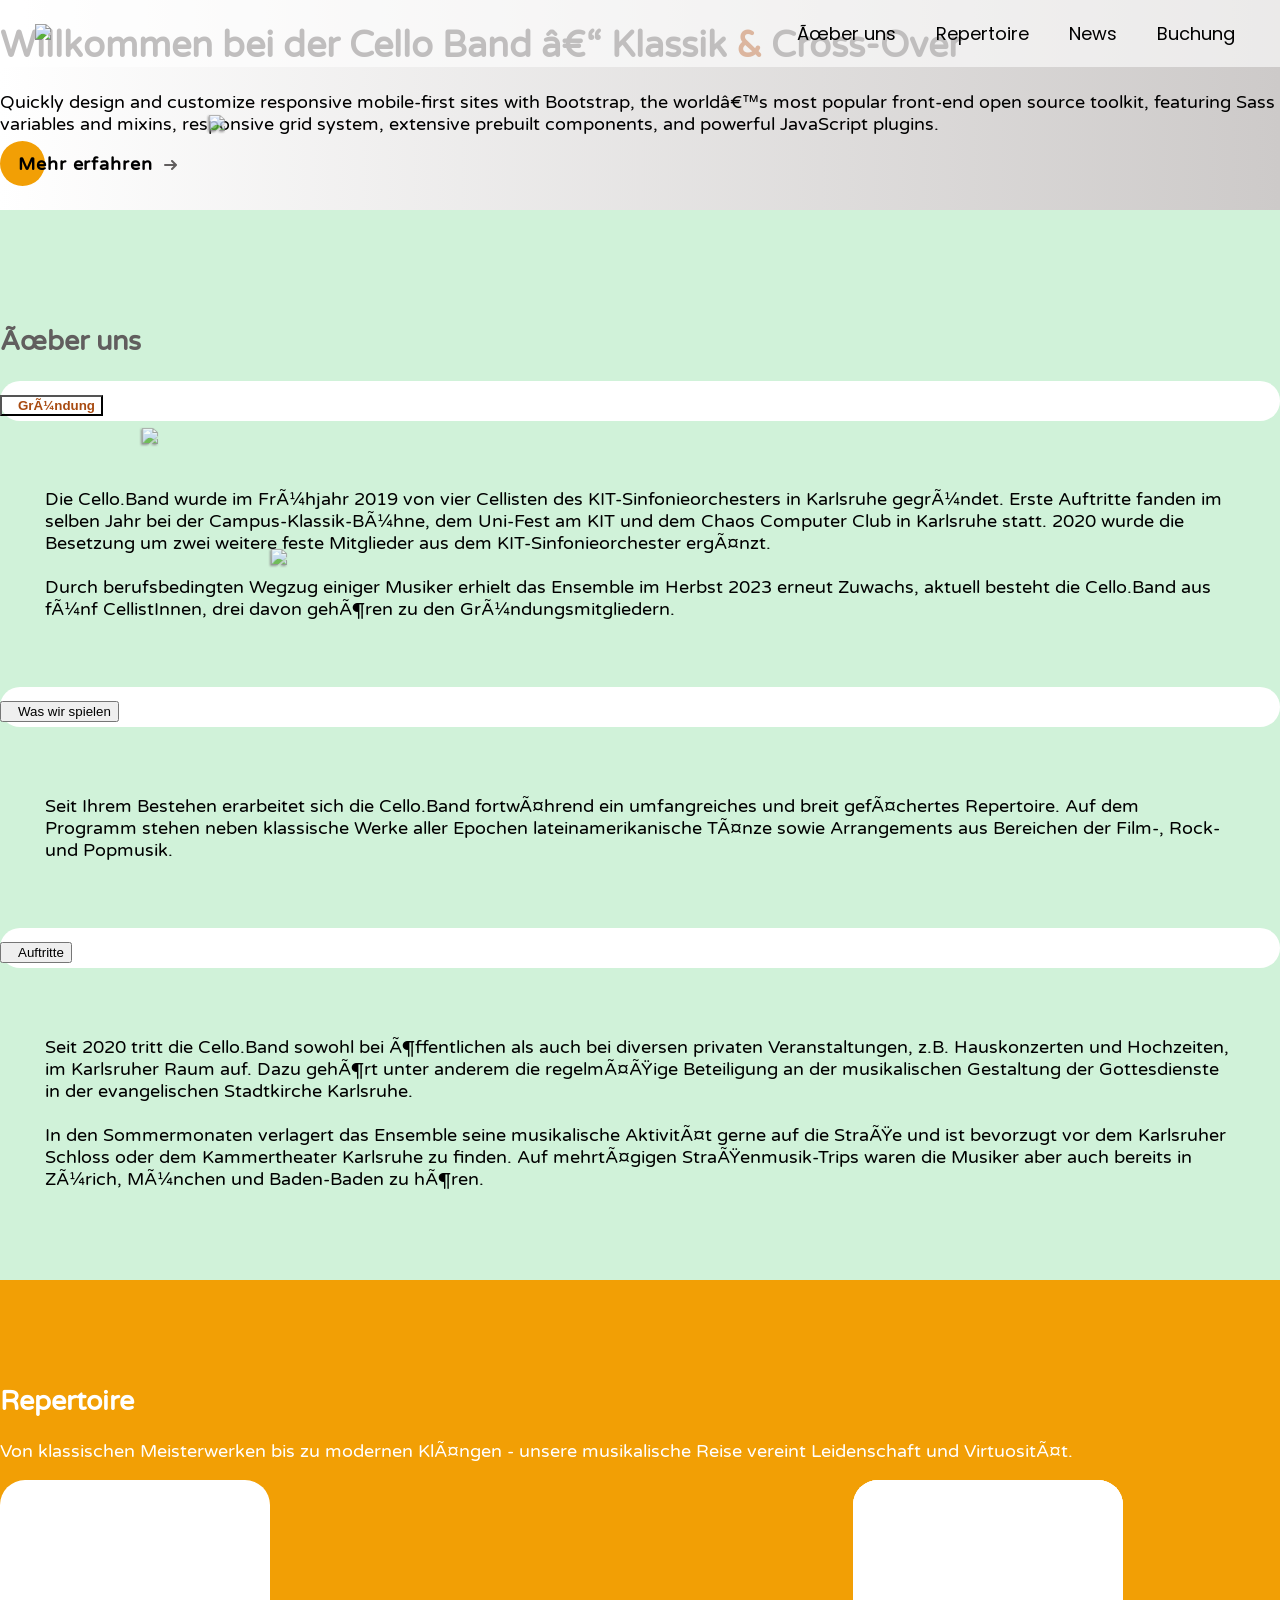
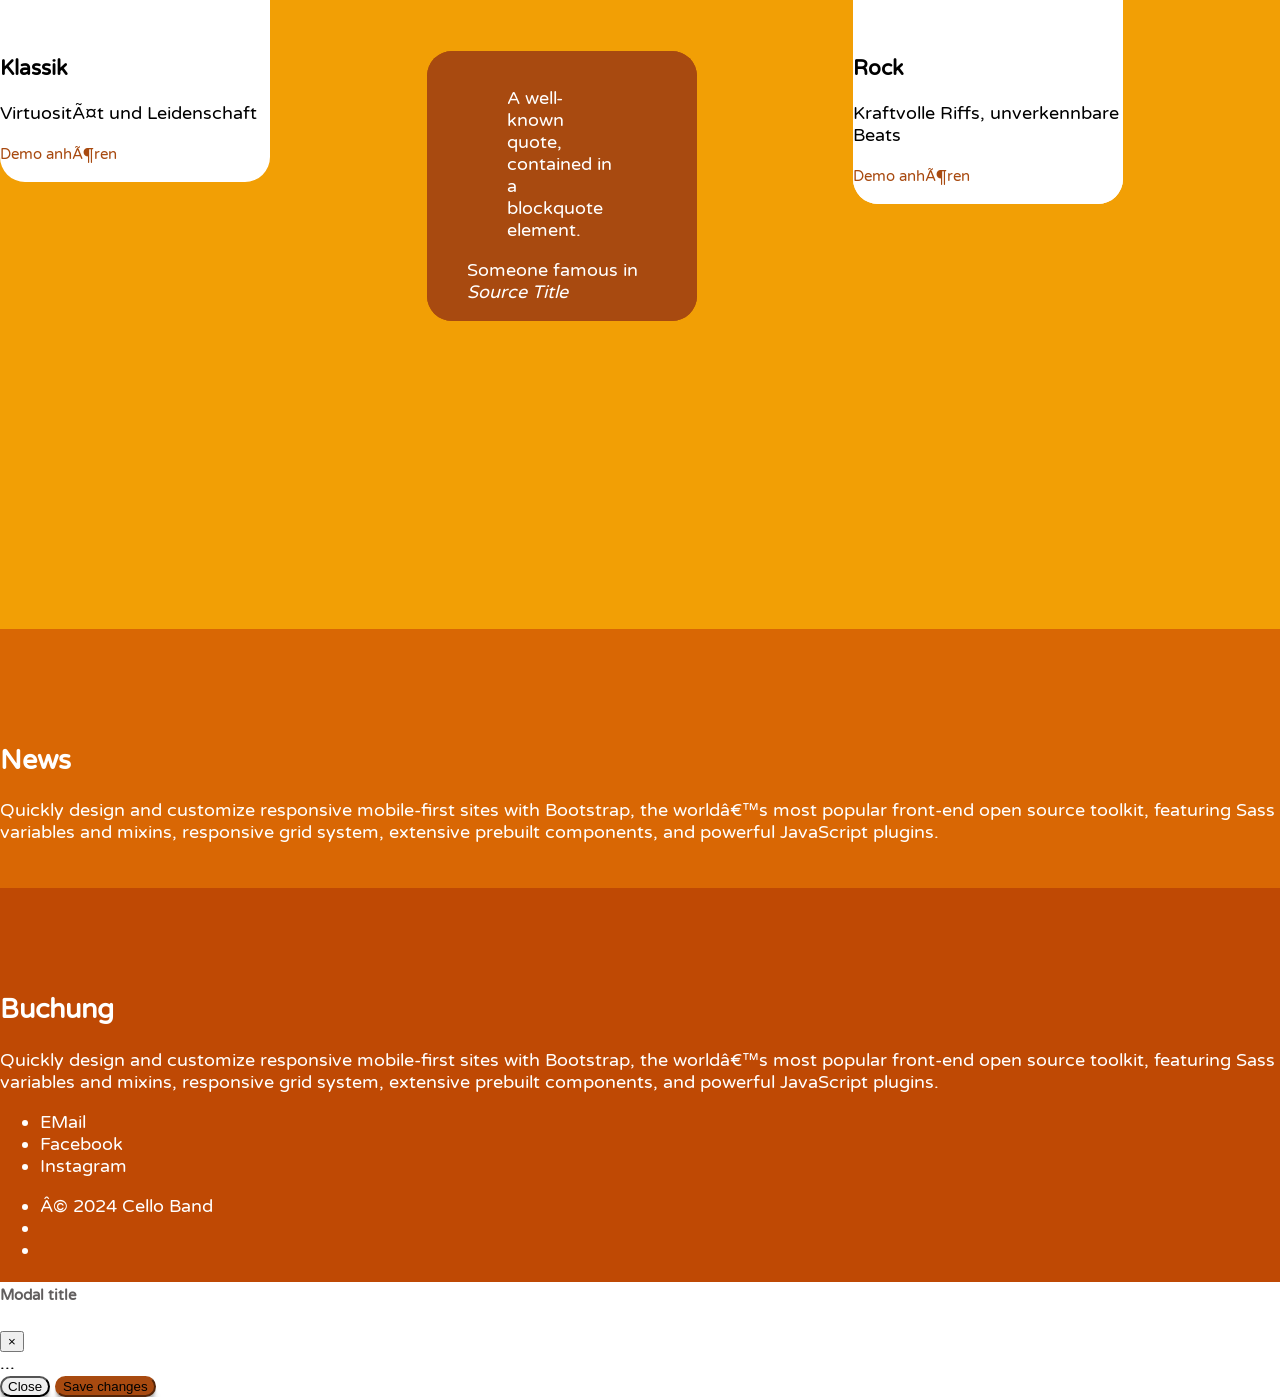
==== index.html @ 480ec6a9 "new styles" ====
<!doctype html>
<html>

<head>
    <title>Die Cello.Band</title>
    <meta name="description" content="Our first page">
    <meta name="keywords" content="html tutorial template">
    <script src="dependencies/bootstrap-5.3.2-dist/js/bootstrap.js" charset="utf-8"></script>
    <script src="dependencies/jquery-3.7.1.slim.min.js" charset="utf-8"></script>
    <script src="dependencies/lodash.min.js" charset="utf-8"></script>
    <script src="dependencies/aos-master/dist/aos.js" charset="utf-8"></script>
    <script src="dependencies/masonry.pkgd.min.js" async></script>
    <script src="dependencies/smooth-scrollbar.js"></script>
    <script src="js/custom.js" charset="utf-8"></script>

    <link rel="stylesheet" href="dependencies/bootstrap-5.3.2-dist/css/bootstrap.css">
    <link rel="stylesheet" href="dependencies/aos-master/dist/aos.css">
    <link rel="stylesheet" href="https://use.typekit.net/rmg1tvy.css">
    <link rel="stylesheet" href="css/custom-back.css">
    <meta name="viewport" content="width=device-width, initial-scale=1.0">

</head>

<body>

<header class="header-area">
    <!-- site-navbar start -->
    <div class="navbar-area">
<!--        <div class="container">-->
            <nav class="site-navbar">
                <!-- site logo -->
                                <a href="#home" class="site-logo">
                                    <img src="img/cello-band-logo.png" style="max-height: 70px;">
                                </a>

                <!-- site menu/nav -->
                <ul>
                    <li><a href="#about">Über uns</a></li>
                    <li><a href="#repertoire">Repertoire</a></li>
                    <li><a href="#news">News</a></li>
                    <!--                    <li><a href="#referenzen">Referenzen</a></li>-->
                    <li><a href="#buchung">Buchung</a></li>
                </ul>

                <!-- nav-toggler for mobile version only -->
                <button class="nav-toggler">
                    <span></span>
                </button>
            </nav>
<!--        </div>-->
    </div><!-- navbar-area end -->
</header>

<main>


    <div class="container-fluid page-wrapper">
        <!--        <div class="custom-sticker" data-aos-anchor="#repertoire" data-aos="flip-up">-->
        <!--            <img src="img/cello-band-sticker_about.png">-->
        <!--        </div>-->

        <div class="sticker-container">
            <div class="custom-sticker position-1" data-aos="zoom-out" data-aos-duration="400" data-aos-delay="400"
                 data-aos-anchor="#about">
                <img src="img/cello-band-sticker_about.png">
            </div>
            <div class="custom-sticker position-2" data-aos="zoom-out" data-aos-duration="400" data-aos-delay="400"
                 data-aos-anchor="#news">
                <img src="img/cello-band-sticker_media.png">
            </div>
            <div class="custom-sticker position-3" data-aos="zoom-out" data-aos-duration="400" data-aos-delay="400"
                 data-aos-anchor="#repertoire">
                <img src="img/cello-band-sticker_repertoire.png">
            </div>
        </div>


        <!--     -----------------------   Intro   ----------------------- -->
        <div id="intro" class="row vh-100 align-items-center">
            <div class="col-md-4 col-sm-12" >
            </div>
            <div class="px-5 col-md-8 col-sm-12"  data-aos="zoom-out-left">
                <h1 class="display-5 fw-bold lh-1 mb-3">Willkommen bei der Cello Band – Klassik <strong>&</strong>
                    Cross-Over
                </h1>
                <p>Quickly design and customize responsive mobile-first sites with Bootstrap, the
                    world’s most popular front-end open source toolkit, featuring Sass variables and mixins,
                    responsive grid system, extensive prebuilt components, and
                    powerful JavaScript plugins.</p>
                <a class="cta cta-2" href="#about">
                    <span>Mehr erfahren</span>
                    <svg width="15px" height="10px" viewBox="0 0 13 10">
                        <path d="M1,5 L11,5"></path>
                        <polyline points="8 1 12 5 8 9"></polyline>
                    </svg>
                </a>
            </div>
        </div>


        <!--     -----------------------   About   ----------------------- -->
        <div id="about" class="row third-section l-margin-y-150 py-5 align-items-center">
            <div class="col-md-4 col-sm-12" >
            </div>
            <div class="px-5 col-md-8 col-sm-12"  data-aos="zoom-out-left">
                <h2 class="display-5 fw-bold lh-1 mb-3">Über uns</h2>
                <div class="accordion accordion-flush" id="accordionFlushExample">
                    <div class="accordion-item mb-2">
                        <h2 class="accordion-header">
                            <button class="accordion-button" type="button" data-bs-toggle="collapse"
                                    data-bs-target="#flush-collapseOne" aria-expanded="true"
                                    aria-controls="flush-collapseOne">
                                <i class="bi-flag"></i> Gründung
                            </button>
                        </h2>
                        <div id="flush-collapseOne" class="accordion-collapse collapse show"
                             data-bs-parent="#accordionFlushExample" style="">
                            <div class="accordion-body">Die Cello.Band wurde im Frühjahr 2019 von vier Cellisten des
                                KIT-Sinfonieorchesters in
                                Karlsruhe gegründet. Erste Auftritte fanden im selben Jahr bei der Campus-Klassik-Bühne,
                                dem
                                Uni-Fest am KIT und dem Chaos Computer Club in Karlsruhe statt. 2020 wurde die Besetzung
                                um
                                zwei weitere feste Mitglieder aus dem KIT-Sinfonieorchester ergänzt.
                                <br>
                                <br>
                                Durch berufsbedingten Wegzug einiger Musiker erhielt das Ensemble im Herbst 2023 erneut
                                Zuwachs, aktuell besteht die Cello.Band aus fünf CellistInnen, drei davon gehören zu den
                                Gründungsmitgliedern.
                            </div>
                        </div>
                    </div>
                    <div class="accordion-item mb-2">
                        <h2 class="accordion-header">
                            <button class="accordion-button collapsed" type="button" data-bs-toggle="collapse"
                                    data-bs-target="#flush-collapseTwo" aria-expanded="false"
                                    aria-controls="flush-collapseTwo">
                                <i class="bi-music-note-list"></i> Was wir spielen
                            </button>
                        </h2>
                        <div id="flush-collapseTwo" class="accordion-collapse collapse"
                             data-bs-parent="#accordionFlushExample">
                            <div class="accordion-body">Seit Ihrem Bestehen erarbeitet sich die Cello.Band fortwährend
                                ein umfangreiches und breit
                                gefächertes Repertoire. Auf dem Programm stehen neben klassische Werke aller Epochen
                                lateinamerikanische Tänze
                                sowie Arrangements aus Bereichen der Film-, Rock- und Popmusik.
                            </div>
                        </div>
                    </div>
                    <div class="accordion-item">
                        <h2 class="accordion-header">
                            <button class="accordion-button collapsed" type="button" data-bs-toggle="collapse"
                                    data-bs-target="#flush-collapseThree" aria-expanded="false"
                                    aria-controls="flush-collapseThree">
                                <i class="bi-calendar2-heart"></i> Auftritte
                            </button>
                        </h2>
                        <div id="flush-collapseThree" class="accordion-collapse collapse"
                             data-bs-parent="#accordionFlushExample">
                            <div class="accordion-body">Seit 2020 tritt die Cello.Band sowohl bei öffentlichen als auch
                                bei diversen privaten
                                Veranstaltungen,
                                z.B. Hauskonzerten und Hochzeiten, im Karlsruher Raum auf. Dazu gehört unter anderem die
                                regelmäßige
                                Beteiligung an der musikalischen Gestaltung der Gottesdienste in der evangelischen
                                Stadtkirche
                                Karlsruhe.<br>
                                <br> In den Sommermonaten verlagert das Ensemble seine musikalische Aktivität
                                gerne auf die
                                Straße
                                und ist bevorzugt vor dem Karlsruher Schloss oder dem Kammertheater Karlsruhe zu finden.
                                Auf mehrtägigen Straßenmusik-Trips waren die Musiker aber auch bereits in Zürich,
                                München und
                                Baden-Baden zu hören.
                            </div>
                        </div>
                    </div>
                </div>

                <!--                <div class="fact-label">Ihren offiziellen Namen trägt die Cello.Band seit 2021.</div>-->
            </div>
        </div>


        <!--     -----------------------   Repertoire   ----------------------- -->
        <div id="repertoire" class="row secondary-section l-margin-y-150 py-5 align-items-center">
            <div class="col-md-4 col-sm-12" >
            </div>
            <div class="px-5 col-md-8 col-sm-12"  data-aos="zoom-out-left">
                <h2 class="display-5 fw-bold lh-1 mb-3">Repertoire</h2>
                <p>Von klassischen Meisterwerken bis zu modernen Klängen - unsere musikalische Reise vereint
                    Leidenschaft und Virtuosität.</p>


                <div class="row mt-5" data-masonry="{&quot;percentPosition&quot;: true }"
                     style="position: relative; height: 714px;">
                    <div class="col-sm-6 col-lg-6 mb-4" style="position: absolute; left: 0%; top: 0px;">
                        <div class="card">
                            <div class="card-img-top" style="background-image: url('img/cello-band-1.jpg');"></div>
                            <div class="card-body">
                                <h3 class="card-title">Klassik</h3>
                                <p class="card-text">Virtuosität und Leidenschaft</p>
                                <p class="card-text"><a href="#"><small>Demo anhören</small></a></p>
                            </div>
                        </div>
                    </div>
                    <div class="col-sm-6 col-lg-6 mb-4" style="position: absolute; left: 33.3333%; top: 171px;">
                        <div class="card text-bg-third text-white text-center p-3">
                            <figure class="mb-0">
                                <blockquote class="blockquote">
                                    <p>A well-known quote, contained in a blockquote element.</p>
                                </blockquote>
                                <figcaption class="blockquote-footer mb-0 text-white">
                                    Someone famous in <cite title="Source Title">Source Title</cite>
                                </figcaption>
                            </figure>
                        </div>
                    </div>
                    <div class="col-sm-6 col-lg-6 mb-4" style="position: absolute; left: 66.6667%; top: 0px;">
                        <div class="card">
                            <div class="card-img-top" style="background-image: url('img/cello-band-3.jpg');"></div>
                            <div class="card-body">
                                <h3 class="card-title">Filmmusik</h3>
                                <p class="card-text">Cello-Geschichten für die Leinwand</p>
                                <p class="card-text"><a href="#"><small>Demo anhören</small></a></p>
                            </div>
                        </div>
                    </div>
                    <div class="col-sm-6 col-lg-6 mb-4" style="position: absolute; left: 33.3333%; top: 171px;">
                        <div class="card text-bg-third text-white text-center p-3">
                            <figure class="mb-0">
                                <blockquote class="blockquote">
                                    <p>A well-known quote, contained in a blockquote element.</p>
                                </blockquote>
                                <figcaption class="blockquote-footer mb-0 text-white">
                                    Someone famous in <cite title="Source Title">Source Title</cite>
                                </figcaption>
                            </figure>
                        </div>
                    </div>
                    <div class="col-sm-6 col-lg-6 mb-4" style="position: absolute; left: 66.6667%; top: 0px;">
                        <div class="card">
                            <div class="card-img-top" style="background-image: url('img/cello-band-5.jpg');">
                            </div>
                            <div class="card-body">
                                <h3 class="card-title">Tango</h3>
                                <p class="card-text">Leidenschaft in jedem Ton</p>
                                <p class="card-text"><a href="#"><small>Demo anhören</small></a></p>
                            </div>
                        </div>
                    </div>
                    <div class="col-sm-6 col-lg-6 mb-4" style="position: absolute; left: 66.6667%; top: 0px;">
                        <div class="card">
                            <div class="card-img-top" style="background-image: url('img/cello-band-4.jpg');">
                            </div>
                            <div class="card-body">
                                <h3 class="card-title">Rock</h3>
                                <p class="card-text">Kraftvolle Riffs, unverkennbare Beats</p>
                                <p class="card-text"><a href="#"><small>Demo anhören</small></a></p>
                            </div>
                        </div>
                    </div>

                </div>


                <!--                <div id="carouselExampleIndicatorsf" class="carousel slide d-flex">-->
                <!--                    <div class="carousel-indicators">-->
                <!--                        <button type="button" data-bs-target="#carouselExampleIndicatorsf" data-bs-slide-to="0"-->
                <!--                                class="active" aria-current="true" aria-label="Slide 1">Rock <i-->
                <!--                                class="bi bi-arrow-right"></i></button>-->
                <!--                        <button type="button" data-bs-target="#carouselExampleIndicatorsf" data-bs-slide-to="1"-->
                <!--                                aria-label="Slide 2">Pop<i class="bi bi-arrow-right"></i></button>-->
                <!--                        <button type="button" data-bs-target="#carouselExampleIndicatorsf" data-bs-slide-to="2"-->
                <!--                                aria-label="Slide 3">Klassik <i class="bi bi-arrow-right"></i></button>-->
                <!--                    </div>-->
                <!--                    <div class="carousel-inner">-->
                <!--                        <div class="carousel-item active">-->
                <!--                            <img src="https://codingyaar.com/wp-content/uploads/donut.jpg" class="d-block" alt="">-->

                <!--                        </div>-->
                <!--                        <div class="carousel-item">-->
                <!--                            <img src="https://codingyaar.com/wp-content/uploads/donut.jpg" class="d-block" alt="">-->

                <!--                        </div>-->
                <!--                        <div class="carousel-item">-->
                <!--                            <img src="https://codingyaar.com/wp-content/uploads/donut.jpg" class="d-block" alt="">-->

                <!--                        </div>-->
                <!--                    </div>-->
                <!--                </div>-->

            </div>
        </div>


        <!--     -----------------------   News   ----------------------- -->
        <div id="news" class="row forth-section l-margin-y-150 py-5">
            <div class="col-md-4 col-sm-12" >
            </div>
            <div class="px-5 col-md-8 col-sm-12"  data-aos="zoom-out-left">
                <h2 class="display-5 fw-bold lh-1 mb-3">News</h2>
                <p>Quickly design and customize responsive mobile-first sites with Bootstrap, the
                    world’s most popular front-end open source toolkit, featuring Sass variables and mixins,
                    responsive grid system, extensive prebuilt components, and
                    powerful JavaScript plugins.</p>
                <!--                <button type="button" class="btn btn-primary" data-toggle="modal" data-target="#newsmodal1">sda</button>-->
                <!--                Content will be injected with JS-->
                <div id="news-container"></div>
            </div>
        </div>

        <!--     -----------------------   Buchung   ----------------------- -->
        <div id="buchung" class="row primary-section mb-0 py-5 align-items-center">
            <div class="col-md-4 col-sm-12">
            </div>
            <div class="col-md-8 px-5 col-sm-12" data-aos="zoom-out-left">
                <h2 class="display-5 fw-bold lh-1 mb-3">Buchung</h2>
                <p>Quickly design and customize responsive mobile-first sites with Bootstrap, the
                    world’s most popular front-end open source toolkit, featuring Sass variables and mixins,
                    responsive grid system, extensive prebuilt components, and
                    powerful JavaScript plugins.</p>
                <ul class="list-unstyled">
                    <li class="mb-2"><i class="bi-envelope"></i> EMail </li>
                    <li class="mb-2"><i class="bi-facebook"></i> Facebook </li>
                    <li class="mb-2"><i class="bi-instagram"></i> Instagram </li>
                </ul>
                <!--                <button type="button" class="btn btn-primary" data-toggle="modal" data-target="#newsmodal1">sda</button>-->
                <!--                Content will be injected with JS-->
                <div id="news-container"></div>
            </div>
        </div>


        <footer class="d-flex flex-wrap justify-content-end align-items-center py-3 my-4">
            <ul class="nav col-md-4 justify-content-end list-unstyled d-flex">
                <li class="ms-3">© 2024 Cello Band</li>
                <li class="ms-3"><a href="https://www.facebook.com/die.cello.band" target="_blank"><i class="bi-facebook"></i></a></li>
                <li class="ms-3"><a href="https://www.instagram.com/die.cello.band/" target="_blank"><i class="bi-instagram"></i></a></li>
            </ul>
        </footer>
    </div>


    <!--    <div class="position-relative overflow-hidden p-3 p-md-5 m-md-3 text-center">-->
    <!--        <div class="item" data-aos="fade-up">1</div>-->
    <!--        <div class="item" data-aos="fade-down">2</div>-->
    <!--        <div class="item" data-aos="fade-right">3</div>-->
    <!--        <div class="item" data-aos="zoom-out-left">4</div>-->

    <!--        <div class="item" data-aos="zoom-in">5</div>-->
    <!--        <div class="item" data-aos="zoom-out">6</div>-->

    <!--        <div class="item" data-aos="slide-up">7</div>-->

    <!--        <div class="item" data-aos="flip-up">8</div>-->
    <!--        <div class="item" data-aos="flip-down">9</div>-->
    <!--        <div class="item" data-aos="flip-right">10</div>-->
    <!--        <div class="item" data-aos="flip-left">11</div>-->

    <!--    </div>-->
    <!-- Modal -->
    <div id="modal-insert-container"></div>
    <!-- Modal -->
    <div class="modal fade" id="exampleModal" tabindex="-1" role="dialog" aria-labelledby="exampleModalLabel"
         aria-hidden="true">
        <div class="modal-dialog" role="document">
            <div class="modal-content">
                <div class="modal-header">
                    <h5 class="modal-title" id="exampleModalLabel">Modal title</h5>
                    <button type="button" class="close" data-dismiss="modal" aria-label="Close">
                        <span aria-hidden="true">&times;</span>
                    </button>
                </div>
                <div class="modal-body">
                    ...
                </div>
                <div class="modal-footer">
                    <button type="button" class="btn btn-secondary" data-dismiss="modal">Close</button>
                    <button type="button" class="btn btn-primary">Save changes</button>
                </div>
            </div>
        </div>
    </div>


</main>

<script>
    console.log('init')
    AOS.init({
        duration: 600,
    })

    const options = {
        damping: 0.1,
        thumbMinSize: 20,
        renderByPixels: !('ontouchstart' in document),
        alwaysShowTracks: false,
        continuousScrolling: true,
    };
    var Scrollbar = window.Scrollbar;

    Scrollbar.initAll(document.querySelector('#my-scrollbar'), options);
</script>
</body>

</html>
---- css/custom-back.css ----
@charset "UTF-8";
@import url("../dependencies/icons-1.11.1/font/bootstrap-icons.css");
@import url("https://fonts.googleapis.com/css2?family=Pacifico&display=swap");
@import url("https://fonts.googleapis.com/css2?family=Abril+Fatface&family=Bebas+Neue&family=Poppins:ital,wght@0,100;0,200;0,300;0,400;0,500;0,600;0,700;0,800;0,900;1,100;1,200;1,300;1,400;1,500;1,600;1,700;1,800;1,900&family=Varela+Round&display=swap");
body, html {
  margin: 0;
  padding: 0;
}

body {
  position: relative;
  overflow-y: scroll;
  padding: 0;
  margin: 0;
  width: 100%;
}

main {
  overflow-y: hidden;
}

.container, .container-fluid, .container-xxl, .container-xl, .container-lg, .container-md, .container-sm {
  --bs-gutter-x: 6.5rem;
}

.bg-primary, .text-bg-primary {
  background-color: #a84a10 !important;
}

.bg-third, .text-bg-third {
  background-color: #a84a10 !important;
}

.l-margin-y-150 {
  margin: 150px 0;
}

.dark-section {
  -webkit-box-shadow: 0px 0px 0px 105px rgba(216, 214, 214, 0.9);
  -moz-box-shadow: 0px 0px 0px 105px rgba(216, 214, 214, 0.9);
  box-shadow: 0px 0px 0px 105px rgba(216, 214, 214, 0.9);
  background: rgba(216, 214, 214, 0.9);
}

.primary-section {
  -webkit-box-shadow: 0px 0px 0px 105px #bf4904;
  -moz-box-shadow: 0px 0px 0px 105px #bf4904;
  box-shadow: 0px 0px 0px 105px #bf4904;
  background: #bf4904;
  color: white !important;
}
.primary-sectionh1, .primary-section h2, .primary-section h3, .primary-section h4, .primary-section h5, .primary-section h6 {
  color: white !important;
}

.secondary-section {
  -webkit-box-shadow: 0px 0px 0px 105px #f29f05;
  -moz-box-shadow: 0px 0px 0px 105px #f29f05;
  box-shadow: 0px 0px 0px 105px #f29f05;
  background: #f29f05;
  color: white !important;
}
.secondary-sectionh1, .secondary-section h2, .secondary-section h3, .secondary-section h4, .secondary-section h5, .secondary-section h6 {
  color: white !important;
}
.secondary-section .card-title, .secondary-section .card-body {
  color: black !important;
}

.third-section {
  -webkit-box-shadow: 0px 0px 0px 115px #d0f2d9;
  -moz-box-shadow: 0px 0px 0px 115px #d0f2d9;
  box-shadow: 0px 0px 0px 115px #d0f2d9;
  background: #d0f2d9;
}

.forth-section {
  -webkit-box-shadow: 0px 0px 0px 115px #d96704;
  -moz-box-shadow: 0px 0px 0px 115px #d96704;
  box-shadow: 0px 0px 0px 115px #d96704;
  background: #d96704;
  color: white !important;
}
.forth-sectionh1, .forth-section h2, .forth-section h3, .forth-section h4, .forth-section h5, .forth-section h6 {
  color: white !important;
}
.forth-section .card-title, .forth-section .card-body {
  color: black !important;
}

.item {
  width: 200px;
  height: 200px;
  margin: 50px auto;
  padding-top: 75px;
  background: #ccc;
  text-align: center;
  color: #FFF;
  font-size: 3em;
}

.page-wrapper::before {
  content: "";
  height: 100vh;
  position: fixed;
  left: 0;
  top: 0;
  width: 100%;
  z-index: -1;
  background: rgb(205, 202, 201);
  background: linear-gradient(270deg, rgb(205, 202, 201) 0%, rgb(255, 255, 255) 100%);
}

.font-white {
  color: white;
}

body {
  font-family: "Varela Round", sans-serif;
  font-size: calc(13px + 0.390625vw);
  font-weight: 400;
  font-style: normal;
}

h1, h2, h3, h4, h5, h6 {
  font-family: "Varela Round", sans-serif;
  color: #615e5e;
}
h1 strong, h2 strong, h3 strong, h4 strong, h5 strong, h6 strong {
  color: #a84a10;
}

a {
  text-decoration: none;
  color: #a84a10;
}
a:hover {
  color: #a84a10;
}

/* navbar regular css start */
.navbar-area {
  z-index: 1;
  background: rgba(255, 255, 255, 0.6);
  padding: 0px 25px;
}

.site-navbar {
  display: flex;
  justify-content: space-between;
  align-items: center;
}

a.site-logo {
  margin: 10px;
}

.site-navbar ul {
  margin: 0;
  padding: 0;
  list-style: none;
  display: flex;
}

.site-navbar ul li a {
  color: black;
  padding: 20px;
  display: block;
  text-decoration: none;
}

.site-navbar ul li a:hover {
  background: rgba(255, 255, 255, 0.1);
}

/* navbar regular css end */
/* nav-toggler css start */
.nav-toggler {
  border: 2px solid white;
  padding: 5px;
  background-color: transparent;
  cursor: pointer;
  height: 39px;
  display: none;
}

.nav-toggler span,
.nav-toggler span:before,
.nav-toggler span:after {
  width: 25px;
  height: 2px;
  background-color: black;
  display: block;
  transition: 0.3s;
}

.nav-toggler span:before {
  content: "";
  transform: translateY(-9px);
}

.nav-toggler span:after {
  content: "";
  transform: translateY(6px);
}

.nav-toggler.toggler-open span {
  background-color: transparent;
}

.nav-toggler.toggler-open span:before {
  transform: translateY(0px) rotate(45deg);
}

.nav-toggler.toggler-open span:after {
  transform: translateY(-3px) rotate(-45deg);
}

/* nav-toggler css start */
.header-area {
  position: fixed;
  top: 0;
  z-index: 100;
  width: 100%;
}

@media (min-width: 768px) {
  .container-md, .container-sm, .container {
    max-width: 768px;
  }
}
/* mobile breakpoint start */
@media screen and (max-width: 767px) {
  .container {
    max-width: 768px !important;
  }
  /* navbar css for mobile start */
  .nav-toggler {
    display: block;
  }
  .site-navbar {
    min-height: 60px;
  }
  .site-navbar ul {
    position: absolute;
    width: 100%;
    height: calc(100vh - 60px);
    left: 0;
    top: 60px;
    flex-direction: column;
    align-items: center;
    border-top: 1px solid #444;
    background-color: rgba(255, 255, 255, 0.85);
    max-height: 0;
    overflow: hidden;
    transition: 0.3s;
  }
  .site-navbar ul li {
    width: 100%;
    text-align: center;
  }
  .site-navbar ul li a {
    padding: 25px;
  }
  .site-navbar ul li a:hover {
    background-color: rgba(0, 0, 0, 0.1);
  }
  .site-navbar ul.open {
    max-height: 100vh;
    overflow: visible;
  }
  /* navbar css for mobile end */
}
header {
  font-family: "Poppins", sans-serif;
  font-size: 1em;
  font-weight: normal;
}
header .link-secondary:hover, header .link-secondary:focus, header .link-dark:hover, header .link-dark:focus {
  color: #a84a10 !important;
}

/* Buttons */
a.cta {
  color: black;
}

.cta-1.cta:before {
  background: #d0f2d9;
}
.cta-1.cta:hover:before {
  background: #d0f2d9;
}

.cta-2.cta:before {
  background: #f29f05;
}
.cta-2.cta:hover:before {
  background: #f29f05;
}

.cta {
  position: relative;
  margin: auto;
  padding: 12px 18px;
  transition: all 0.2s ease;
  border: none;
  background: none;
  cursor: pointer;
}

.cta:before {
  content: "";
  position: absolute;
  top: 0;
  left: 0;
  display: block;
  border-radius: 50px;
  width: 45px;
  height: 45px;
  transition: all 0.3s ease;
}

.cta span {
  position: relative;
  font-size: 18px;
  font-weight: 700;
  letter-spacing: 0.05em;
}

.cta svg {
  position: relative;
  top: 0px;
  margin-left: 10px;
  fill: none;
  stroke-linecap: round;
  stroke-linejoin: round;
  stroke: #615E5E;
  stroke-width: 2;
  transform: translateX(-5px);
  transition: all 0.3s ease;
}

.cta:hover:before {
  width: 100%;
}

.cta:hover svg {
  transform: translateX(0);
}

.cta:active {
  transform: scale(0.95);
}

.btn {
  border-radius: 40px;
  box-shadow: rgba(0, 0, 0, 0.09) 0px 2px 1px, rgba(0, 0, 0, 0.09) 0px 4px 2px, rgba(0, 0, 0, 0.09) 0px 8px 4px, rgba(0, 0, 0, 0.09) 0px 16px 8px, rgba(0, 0, 0, 0.09) 0px 32px 16px;
}

.btn-primary {
  background-color: #a84a10;
  border-color: #a84a10;
}

.btn-primary:hover, .btn-check:checked + .btn, :not(.btn-check) + .btn:active, .btn:first-child:active, .btn.active, .btn.show {
  background-color: #99430d;
  border-color: #99430d;
}

.btn-white {
  background-color: white;
  border-color: white;
  padding-right: 55px !important;
  position: relative;
}
.btn-white::after {
  content: "→";
  width: 40px;
  height: 40px;
  position: absolute;
  color: white;
  background-color: #a84a10;
  border-radius: 40px;
  display: inline-block;
  line-height: 40px;
  top: 3px;
  right: 3px;
  transition: all 0.2s ease;
}
.btn-white:hover {
  background-color: white;
  border-color: white;
}
.btn-white:hover::after {
  content: "→";
  width: 44px;
  height: 44px;
  position: absolute;
  color: white;
  background-color: #a84a10;
  border-radius: 44px;
  display: inline-block;
  line-height: 44px;
  top: 1px;
  right: 1px;
  transition: all 0.2s ease;
}

.icon-square {
  display: inline-flex;
  align-items: center;
  justify-content: center;
  width: 3rem;
  height: 3rem;
  font-size: 1.5rem;
  border-radius: 0.75rem;
}

.bg-light {
  background-color: #e5e1dc !important;
}

.carousel-indicators {
  position: unset;
  flex-direction: column;
  width: 100%;
  margin: 0;
  padding: 1em;
}

.carousel-indicators [data-bs-target] {
  text-indent: 0;
  width: 100%;
  height: 100%;
  opacity: 1;
  background-color: transparent;
  border-bottom: 1px solid #000;
  border-top: 0;
  display: flex;
  align-items: center;
  justify-content: space-between;
}

.carousel-indicators [data-bs-target].active {
  color: darkgoldenrod;
}

.carousel-inner img {
  max-height: 400px;
  max-width: 100%;
  padding: 1em;
  margin: auto;
}

.accordion {
  --bs-accordion-bg: transparent;
}
.accordion .accordion-button i {
  margin-right: 10px;
  color: #a84a10;
}
.accordion .accordion-button:not(.collapsed) {
  color: #a84a10;
  background-color: transparent;
  font-weight: bold;
  box-shadow: inset 0 calc(-1 * var(--bs-accordion-border-width)) 0 var(--bs-accordion-border-color);
}
.accordion .accordion-button:focus, .accordion .accordion-button:active, .accordion .accordion-button:visited {
  border: 0;
}
.accordion .accordion-header {
  background-color: white;
  border-radius: 40px;
}
.accordion .accordion-body {
  padding: 45px;
}
.accordion h2 {
  font-family: "Poppins", sans-serif;
}

.accordion-flush .accordion-item .accordion-button, .accordion-flush .accordion-item .accordion-button.collapsed {
  box-shadow: none;
}

.sticker-container {
  position: fixed;
  display: block;
  width: 50%;
  height: 100vh;
  left: -100px;
}
.sticker-container::after {
  content: "";
  background-image: url(../img/cello-kasten-single.png);
  background-size: contain;
  background-repeat: no-repeat;
  background-position: top right;
  position: fixed;
  left: -175px;
  /* display: block; */
  width: 50%;
  top: 0;
  height: 100vh;
  z-index: -1;
}
@media screen and (max-width: 1024px) {
  .sticker-container::after {
    background-size: cover !important;
    left: -85px;
  }
}
@media screen and (max-width: 576px) {
  .sticker-container::after {
    background-size: cover !important;
    left: -30px !important;
  }
}

.custom-sticker {
  width: 56px;
  position: absolute;
}
.custom-sticker img {
  opacity: 0.8;
  width: 100%;
  -webkit-filter: drop-shadow(-1px 1px 1px #808080);
  filter: drop-shadow(-1px 1px 1px #808080);
}

/* desktop breakpoint start */
@media (min-width: 1025px) {
  .custom-sticker {
    width: 56px;
  }
  .custom-sticker.position-1 {
    top: 90px;
    right: 275px;
  }
  .custom-sticker.position-2 {
    top: 524px;
    right: 213px;
  }
  .custom-sticker.position-3 {
    top: 403px;
    right: 342px;
  }
}
/* mobile breakpoint start */
@media screen and (max-width: 1024px) {
  .custom-sticker {
    width: 90px;
  }
  .custom-sticker.position-1 {
    top: 128px;
    right: 301px;
  }
  .custom-sticker.position-2 {
    top: 824px;
    right: 203px;
  }
  .custom-sticker.position-3 {
    top: 665px;
    right: 238px;
  }
}
.card {
  --main-color: #e09006;
  --sub-color: #e09006;
  --bg-color: white;
  --accent-color: #e09006;
  position: relative;
  width: 270px;
  border-radius: 25px;
  display: flex;
  flex-direction: column;
  gap: 5px;
  background-color: var(--bg-color);
  transition: all 0.2s;
  cursor: pointer;
  border: 0px;
}
.card .card-img-top {
  height: 150px;
  overflow: hidden;
  background-position: center;
  background-size: cover;
  border-radius: 25px 25px 0px 0px;
}
.card .card-img-top img {
  width: 100%;
}

.card::before {
  content: "";
  width: 99%;
  height: 99%;
  background: var(--sub-color);
  position: absolute;
  z-index: -1;
  top: 1px;
  left: 1px;
  border-radius: 25px;
  transition: all 0.3s;
}

.card__wrapper {
  display: flex;
  flex-direction: row;
  justify-content: space-between;
  align-items: center;
}

.card__img {
  width: 100%;
}

.card__title {
  color: var(--main-color);
  font-weight: 900;
  font-size: 25px;
}

.card__subtitle {
  color: var(--sub-color);
  font-weight: 600;
  font-size: 20px;
}

.card__icon {
  width: 40px;
  height: 40px;
  transform: rotate(-45deg);
  transition: all 0.3s;
}

.card__icon svg {
  width: 100%;
  height: 100%;
}

.card__icon g {
  fill: var(--main-color);
}

.card__icon circle, polyline, line {
  stroke: var(--main-color);
}

.card:hover .card__icon {
  transform: rotate(0);
}

.card:hover .card__icon circle, .card:hover .card__icon polyline, .card:hover .card__icon line {
  stroke: var(--accent-color);
}

.card:hover .card__icon g {
  fill: var(--accent-color);
}

.card:hover::before {
  transform: rotate(10deg);
}

.news-icon {
  top: calc(50% - 17px);
  left: 50%;
  font-size: 25px;
}

footer {
  color: white;
}
footer a {
  color: white;
  cursor: pointer;
}

/*# sourceMappingURL=custom-back.css.map */
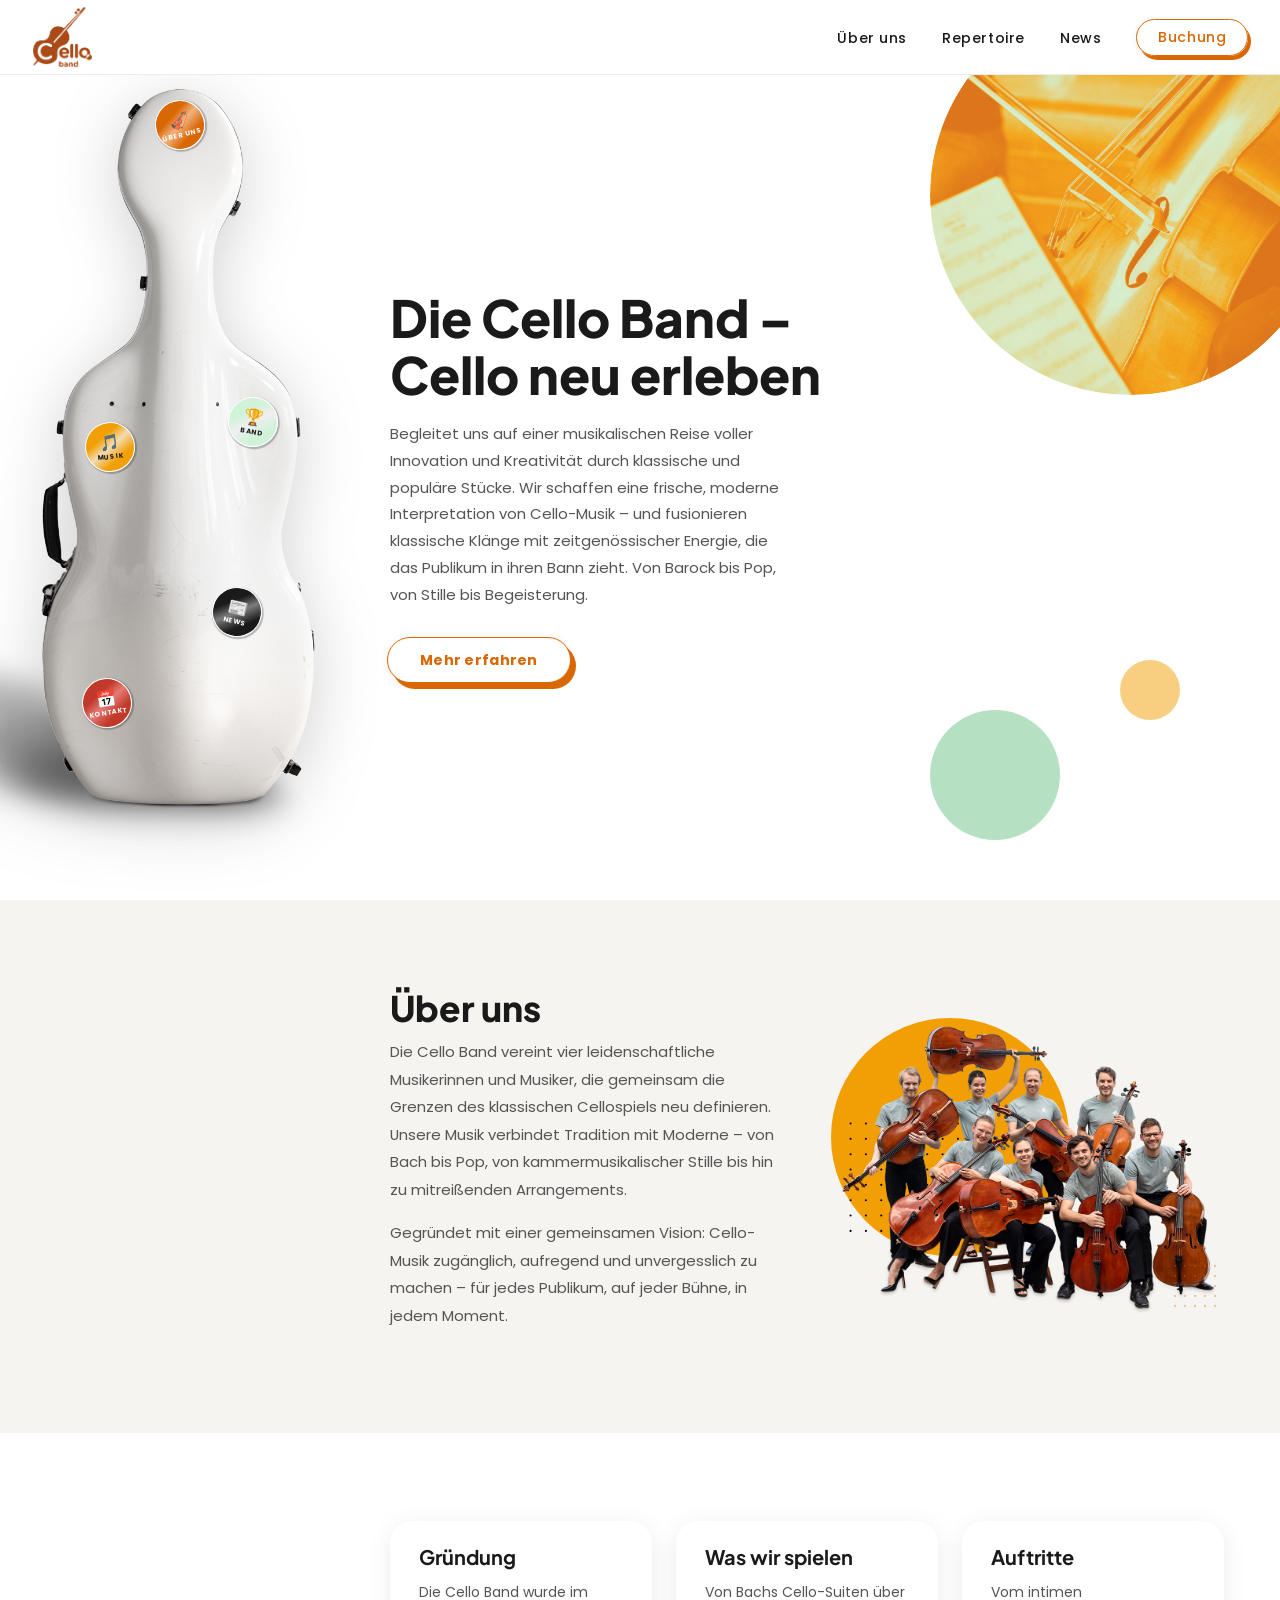
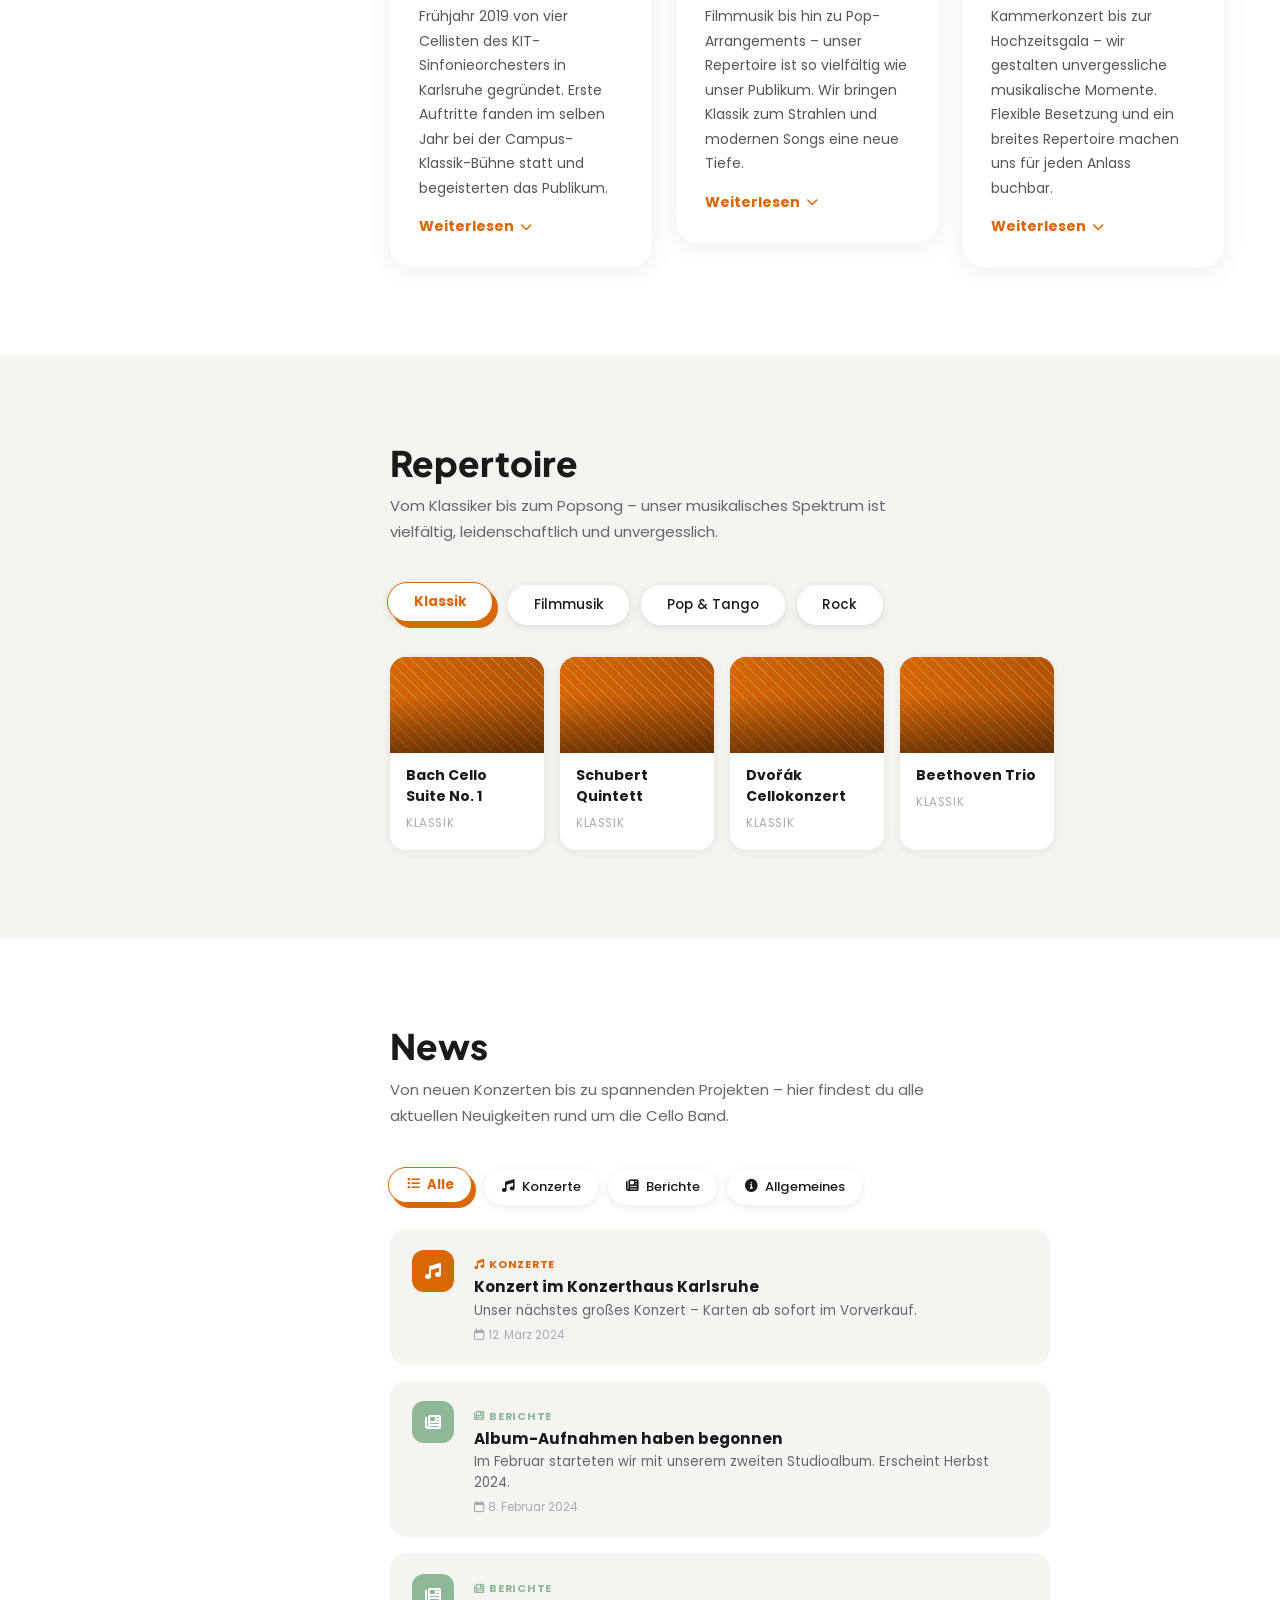
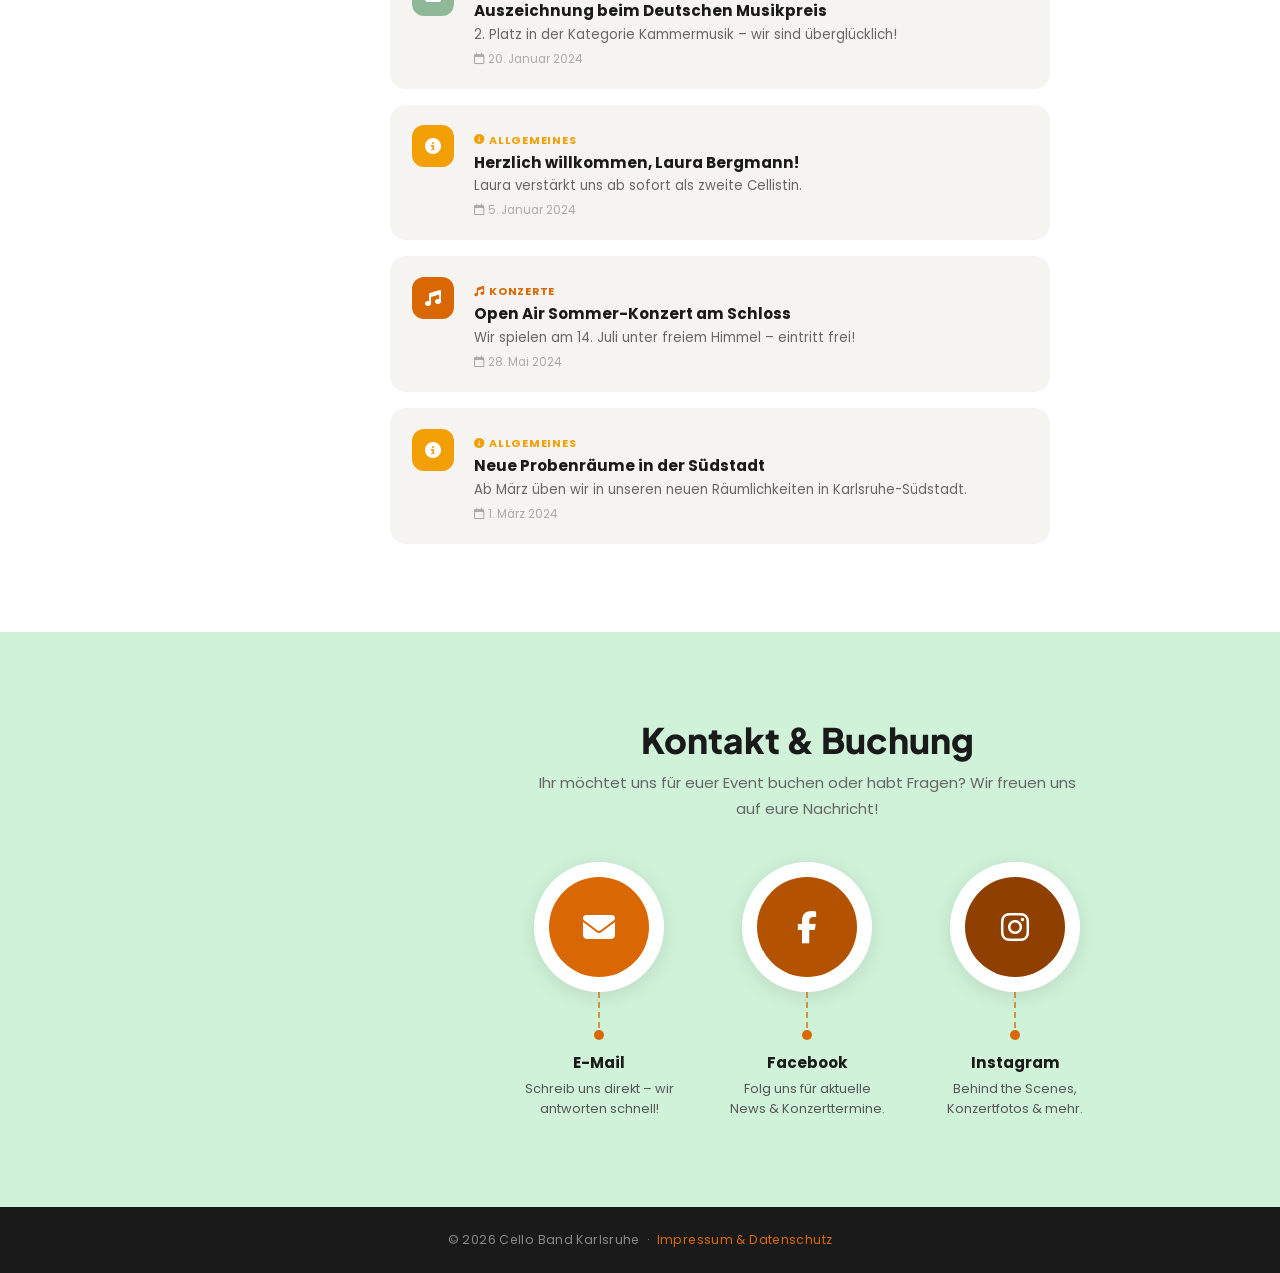
==== commit c1c3ccdb: "vibe code magic" ====
--- a/index.html
+++ b/index.html
@@ -1,409 +1,274 @@
-<!doctype html>
-<html>
-
+<!DOCTYPE html>
+<html lang="de">
 <head>
-    <title>Die Cello.Band</title>
-    <meta name="description" content="Our first page">
-    <meta name="keywords" content="html tutorial template">
-    <script src="dependencies/bootstrap-5.3.2-dist/js/bootstrap.js" charset="utf-8"></script>
-    <script src="dependencies/jquery-3.7.1.slim.min.js" charset="utf-8"></script>
-    <script src="dependencies/lodash.min.js" charset="utf-8"></script>
-    <script src="dependencies/aos-master/dist/aos.js" charset="utf-8"></script>
-    <script src="dependencies/masonry.pkgd.min.js" async></script>
-    <script src="dependencies/smooth-scrollbar.js"></script>
-    <script src="js/custom.js" charset="utf-8"></script>
-
-    <link rel="stylesheet" href="dependencies/bootstrap-5.3.2-dist/css/bootstrap.css">
-    <link rel="stylesheet" href="dependencies/aos-master/dist/aos.css">
-    <link rel="stylesheet" href="https://use.typekit.net/rmg1tvy.css">
-    <link rel="stylesheet" href="css/custom-back.css">
-    <meta name="viewport" content="width=device-width, initial-scale=1.0">
-
+  <meta charset="UTF-8" />
+  <meta name="viewport" content="width=device-width, initial-scale=1.0" />
+  <title>Cello Band – Cello neu erleben</title>
+  <!-- Schriften werden lokal aus /fonts/ geladen (style.css @font-face) -->
+  <link rel="stylesheet" href="style.css" />
+  <link rel="stylesheet" href="https://cdnjs.cloudflare.com/ajax/libs/font-awesome/6.5.1/css/all.min.css" />
 </head>
-
 <body>
 
-<header class="header-area">
-    <!-- site-navbar start -->
-    <div class="navbar-area">
-<!--        <div class="container">-->
-            <nav class="site-navbar">
-                <!-- site logo -->
-                                <a href="#home" class="site-logo">
-                                    <img src="img/cello-band-logo.png" style="max-height: 70px;">
-                                </a>
-
-                <!-- site menu/nav -->
-                <ul>
-                    <li><a href="#about">Über uns</a></li>
-                    <li><a href="#repertoire">Repertoire</a></li>
-                    <li><a href="#news">News</a></li>
-                    <!--                    <li><a href="#referenzen">Referenzen</a></li>-->
-                    <li><a href="#buchung">Buchung</a></li>
-                </ul>
-
-                <!-- nav-toggler for mobile version only -->
-                <button class="nav-toggler">
-                    <span></span>
-                </button>
-            </nav>
-<!--        </div>-->
-    </div><!-- navbar-area end -->
-</header>
-
-<main>
-
-
-    <div class="container-fluid page-wrapper">
-        <!--        <div class="custom-sticker" data-aos-anchor="#repertoire" data-aos="flip-up">-->
-        <!--            <img src="img/cello-band-sticker_about.png">-->
-        <!--        </div>-->
-
-        <div class="sticker-container">
-            <div class="custom-sticker position-1" data-aos="zoom-out" data-aos-duration="400" data-aos-delay="400"
-                 data-aos-anchor="#about">
-                <img src="img/cello-band-sticker_about.png">
+<!-- ══════════════════════════════════════════
+     NAVIGATION
+     ══════════════════════════════════════════ -->
+<nav>
+  <a href="#hero" class="nav-logo">
+    <img src="images/cello-band-logo.png" alt="Cello Band Logo" />
+  </a>
+
+  <ul class="nav-links" id="navLinks">
+    <li><a href="#ueber-uns">Über uns</a></li>
+    <li><a href="#repertoire">Repertoire</a></li>
+    <li><a href="#news">News</a></li>
+    <li><a href="#kontakt" class="nav-cta">Buchung</a></li>
+  </ul>
+
+  <button class="hamburger" id="hamburger" aria-label="Menü öffnen">
+    <span></span><span></span><span></span>
+  </button>
+</nav>
+
+<!-- ══════════════════════════════════════════
+     MAIN LAYOUT
+     ══════════════════════════════════════════ -->
+<div class="layout">
+
+  <!-- ── Sticky Cello Column ── -->
+  <aside class="cello-col">
+    <div class="cello-wrapper" id="celloWrapper">
+
+      <!-- Sticker 1: Über uns -->
+      <a href="#ueber-uns" class="sticker sticker-1" id="sticker1" aria-label="Zur Section: Über uns">
+        <div class="sticker-badge col-orange">
+          <span class="s-emoji">🎻</span>
+          <span class="s-label">Über uns</span>
+        </div>
+      </a>
+
+      <!-- Sticker 2: Info -->
+      <a href="#info" class="sticker sticker-2" id="sticker2" aria-label="Zur Section: Info">
+        <div class="sticker-badge col-mint">
+          <span class="s-emoji">🏆</span>
+          <span class="s-label">Band</span>
+        </div>
+      </a>
+
+      <!-- Sticker 3: Repertoire -->
+      <a href="#repertoire" class="sticker sticker-3" id="sticker3" aria-label="Zur Section: Repertoire">
+        <div class="sticker-badge col-yellow">
+          <span class="s-emoji">🎵</span>
+          <span class="s-label">Musik</span>
+        </div>
+      </a>
+
+      <!-- Sticker 4: News -->
+      <a href="#news" class="sticker sticker-4" id="sticker4" aria-label="Zur Section: News">
+        <div class="sticker-badge col-black">
+          <span class="s-emoji">📰</span>
+          <span class="s-label">News</span>
+        </div>
+      </a>
+
+      <!-- Sticker 5: Kontakt -->
+      <a href="#kontakt" class="sticker sticker-5" id="sticker5" aria-label="Zur Section: Kontakt">
+        <div class="sticker-badge col-red">
+          <span class="s-emoji">📅</span>
+          <span class="s-label">Kontakt</span>
+        </div>
+      </a>
+
+      <!-- Real cello case photo -->
+      <img
+        src="images/cello-kasten-single.png"
+        alt="Weißer Cello-Koffer"
+        class="cello-img"
+      />
+    </div>
+  </aside>
+
+  <!-- ── Page Sections ── -->
+  <main class="main-content">
+
+    <!-- ── HERO ── -->
+    <section id="hero">
+      <div class="hero-bg-circle c1"></div>
+      <div class="hero-bg-circle c2"></div>
+      <div class="hero-bg-circle c3"></div>
+      <div class="hero-content">
+        <h1>Die Cello Band –<br/>Cello neu erleben</h1>
+        <p>
+          Begleitet uns auf einer musikalischen Reise voller Innovation und Kreativität
+          durch klassische und populäre Stücke. Wir schaffen eine frische, moderne Interpretation
+          von Cello-Musik – und fusionieren klassische Klänge mit zeitgenössischer Energie,
+          die das Publikum in ihren Bann zieht. Von Barock bis Pop, von Stille bis Begeisterung.
+        </p>
+        <a href="#ueber-uns" class="btn-primary">Mehr erfahren</a>
+      </div>
+    </section>
+
+    <!-- ── ÜBER UNS ── -->
+    <section id="ueber-uns">
+      <div class="ueber-grid">
+        <div>
+          <h2 class="fade-up">Über uns</h2>
+          <p class="fade-up">
+            Die Cello Band vereint vier leidenschaftliche Musikerinnen und Musiker,
+            die gemeinsam die Grenzen des klassischen Cellospiels neu definieren.
+            Unsere Musik verbindet Tradition mit Moderne – von Bach bis Pop,
+            von kammermusikalischer Stille bis hin zu mitreißenden Arrangements.
+          </p>
+          <p class="fade-up">
+            Gegründet mit einer gemeinsamen Vision: Cello-Musik zugänglich,
+            aufregend und unvergesslich zu machen – für jedes Publikum,
+            auf jeder Bühne, in jedem Moment.
+          </p>
+        </div>
+        <div class="band-photo fade-up" style="position:relative;">
+          <img src="images/cello-band-complete.png" alt="Die Cello Band" style="width:100%;height:100%;object-fit:cover;border-radius:1.2rem;" />
+          <div class="dot-grid"></div>
+        </div>
+      </div>
+    </section>
+
+    <!-- ── INFO CARDS ── -->
+    <section id="info">
+      <div class="cards-grid">
+
+        <!-- Card 1: Gründung — Dreieck (orange) -->
+        <div class="info-card fade-up">
+          <div class="info-card-body">
+            <h3>Gründung</h3>
+            <p>Die Cello Band wurde im Frühjahr 2019 von vier Cellisten des KIT-Sinfonieorchesters in Karlsruhe gegründet. Erste Auftritte fanden im selben Jahr bei der Campus-Klassik-Bühne statt und begeisterten das Publikum.</p>
+            <div class="info-card-more" hidden>
+              <p>Was als lockeres Ensembleprojekt begann, entwickelte sich rasch zu einer festen Größe in der Karlsruher Musikszene. Heute zählt die Band zu den bekanntesten Kammermusikformationen der Region und tritt regelmäßig auf renommierten Bühnen auf.</p>
             </div>
-            <div class="custom-sticker position-2" data-aos="zoom-out" data-aos-duration="400" data-aos-delay="400"
-                 data-aos-anchor="#news">
-                <img src="img/cello-band-sticker_media.png">
+            <button class="card-link info-card-toggle" aria-expanded="false">
+              Weiterlesen <i class="fa-solid fa-chevron-down"></i>
+            </button>
+          </div>
+        </div>
+
+        <!-- Card 2: Was wir spielen — Kreis (grün) -->
+        <div class="info-card fade-up">
+          <div class="info-card-body">
+            <h3>Was wir spielen</h3>
+            <p>Von Bachs Cello-Suiten über Filmmusik bis hin zu Pop-Arrangements – unser Repertoire ist so vielfältig wie unser Publikum. Wir bringen Klassik zum Strahlen und modernen Songs eine neue Tiefe.</p>
+            <div class="info-card-more" hidden>
+              <p>Ob Beethoven-Quartett, Piazzolla-Tango oder Metallica-Ballade – wir arrangieren jedes Stück eigens für unser Cello-Ensemble. Das Ergebnis: ein unverwechselbarer Klang, der Grenzen zwischen den Genres spielend überwindet.</p>
             </div>
-            <div class="custom-sticker position-3" data-aos="zoom-out" data-aos-duration="400" data-aos-delay="400"
-                 data-aos-anchor="#repertoire">
-                <img src="img/cello-band-sticker_repertoire.png">
+            <button class="card-link info-card-toggle" aria-expanded="false">
+              Weiterlesen <i class="fa-solid fa-chevron-down"></i>
+            </button>
+          </div>
+        </div>
+
+        <!-- Card 3: Auftritte — Raute (gelb) -->
+        <div class="info-card fade-up">
+          <div class="info-card-body">
+            <h3>Auftritte</h3>
+            <p>Vom intimen Kammerkonzert bis zur Hochzeitsgala – wir gestalten unvergessliche musikalische Momente. Flexible Besetzung und ein breites Repertoire machen uns für jeden Anlass buchbar.</p>
+            <div class="info-card-more" hidden>
+              <p>Wir treten als Duo, Trio oder Quartett auf – je nach Veranstaltungsgröße und Wunsch. Unsere Erfahrung reicht von Unternehmensevents über Hochzeiten bis hin zu öffentlichen Konzertveranstaltungen in ganz Baden-Württemberg.</p>
             </div>
-        </div>
-
-
-        <!--     -----------------------   Intro   ----------------------- -->
-        <div id="intro" class="row vh-100 align-items-center">
-            <div class="col-md-4 col-sm-12" >
-            </div>
-            <div class="px-5 col-md-8 col-sm-12"  data-aos="zoom-out-left">
-                <h1 class="display-5 fw-bold lh-1 mb-3">Willkommen bei der Cello Band – Klassik <strong>&</strong>
-                    Cross-Over
-                </h1>
-                <p>Quickly design and customize responsive mobile-first sites with Bootstrap, the
-                    world’s most popular front-end open source toolkit, featuring Sass variables and mixins,
-                    responsive grid system, extensive prebuilt components, and
-                    powerful JavaScript plugins.</p>
-                <a class="cta cta-2" href="#about">
-                    <span>Mehr erfahren</span>
-                    <svg width="15px" height="10px" viewBox="0 0 13 10">
-                        <path d="M1,5 L11,5"></path>
-                        <polyline points="8 1 12 5 8 9"></polyline>
-                    </svg>
-                </a>
-            </div>
-        </div>
-
-
-        <!--     -----------------------   About   ----------------------- -->
-        <div id="about" class="row third-section l-margin-y-150 py-5 align-items-center">
-            <div class="col-md-4 col-sm-12" >
-            </div>
-            <div class="px-5 col-md-8 col-sm-12"  data-aos="zoom-out-left">
-                <h2 class="display-5 fw-bold lh-1 mb-3">Über uns</h2>
-                <div class="accordion accordion-flush" id="accordionFlushExample">
-                    <div class="accordion-item mb-2">
-                        <h2 class="accordion-header">
-                            <button class="accordion-button" type="button" data-bs-toggle="collapse"
-                                    data-bs-target="#flush-collapseOne" aria-expanded="true"
-                                    aria-controls="flush-collapseOne">
-                                <i class="bi-flag"></i> Gründung
-                            </button>
-                        </h2>
-                        <div id="flush-collapseOne" class="accordion-collapse collapse show"
-                             data-bs-parent="#accordionFlushExample" style="">
-                            <div class="accordion-body">Die Cello.Band wurde im Frühjahr 2019 von vier Cellisten des
-                                KIT-Sinfonieorchesters in
-                                Karlsruhe gegründet. Erste Auftritte fanden im selben Jahr bei der Campus-Klassik-Bühne,
-                                dem
-                                Uni-Fest am KIT und dem Chaos Computer Club in Karlsruhe statt. 2020 wurde die Besetzung
-                                um
-                                zwei weitere feste Mitglieder aus dem KIT-Sinfonieorchester ergänzt.
-                                <br>
-                                <br>
-                                Durch berufsbedingten Wegzug einiger Musiker erhielt das Ensemble im Herbst 2023 erneut
-                                Zuwachs, aktuell besteht die Cello.Band aus fünf CellistInnen, drei davon gehören zu den
-                                Gründungsmitgliedern.
-                            </div>
-                        </div>
-                    </div>
-                    <div class="accordion-item mb-2">
-                        <h2 class="accordion-header">
-                            <button class="accordion-button collapsed" type="button" data-bs-toggle="collapse"
-                                    data-bs-target="#flush-collapseTwo" aria-expanded="false"
-                                    aria-controls="flush-collapseTwo">
-                                <i class="bi-music-note-list"></i> Was wir spielen
-                            </button>
-                        </h2>
-                        <div id="flush-collapseTwo" class="accordion-collapse collapse"
-                             data-bs-parent="#accordionFlushExample">
-                            <div class="accordion-body">Seit Ihrem Bestehen erarbeitet sich die Cello.Band fortwährend
-                                ein umfangreiches und breit
-                                gefächertes Repertoire. Auf dem Programm stehen neben klassische Werke aller Epochen
-                                lateinamerikanische Tänze
-                                sowie Arrangements aus Bereichen der Film-, Rock- und Popmusik.
-                            </div>
-                        </div>
-                    </div>
-                    <div class="accordion-item">
-                        <h2 class="accordion-header">
-                            <button class="accordion-button collapsed" type="button" data-bs-toggle="collapse"
-                                    data-bs-target="#flush-collapseThree" aria-expanded="false"
-                                    aria-controls="flush-collapseThree">
-                                <i class="bi-calendar2-heart"></i> Auftritte
-                            </button>
-                        </h2>
-                        <div id="flush-collapseThree" class="accordion-collapse collapse"
-                             data-bs-parent="#accordionFlushExample">
-                            <div class="accordion-body">Seit 2020 tritt die Cello.Band sowohl bei öffentlichen als auch
-                                bei diversen privaten
-                                Veranstaltungen,
-                                z.B. Hauskonzerten und Hochzeiten, im Karlsruher Raum auf. Dazu gehört unter anderem die
-                                regelmäßige
-                                Beteiligung an der musikalischen Gestaltung der Gottesdienste in der evangelischen
-                                Stadtkirche
-                                Karlsruhe.<br>
-                                <br> In den Sommermonaten verlagert das Ensemble seine musikalische Aktivität
-                                gerne auf die
-                                Straße
-                                und ist bevorzugt vor dem Karlsruher Schloss oder dem Kammertheater Karlsruhe zu finden.
-                                Auf mehrtägigen Straßenmusik-Trips waren die Musiker aber auch bereits in Zürich,
-                                München und
-                                Baden-Baden zu hören.
-                            </div>
-                        </div>
-                    </div>
-                </div>
-
-                <!--                <div class="fact-label">Ihren offiziellen Namen trägt die Cello.Band seit 2021.</div>-->
-            </div>
-        </div>
-
-
-        <!--     -----------------------   Repertoire   ----------------------- -->
-        <div id="repertoire" class="row secondary-section l-margin-y-150 py-5 align-items-center">
-            <div class="col-md-4 col-sm-12" >
-            </div>
-            <div class="px-5 col-md-8 col-sm-12"  data-aos="zoom-out-left">
-                <h2 class="display-5 fw-bold lh-1 mb-3">Repertoire</h2>
-                <p>Von klassischen Meisterwerken bis zu modernen Klängen - unsere musikalische Reise vereint
-                    Leidenschaft und Virtuosität.</p>
-
-
-                <div class="row mt-5" data-masonry="{&quot;percentPosition&quot;: true }"
-                     style="position: relative; height: 714px;">
-                    <div class="col-sm-6 col-lg-6 mb-4" style="position: absolute; left: 0%; top: 0px;">
-                        <div class="card">
-                            <div class="card-img-top" style="background-image: url('img/cello-band-1.jpg');"></div>
-                            <div class="card-body">
-                                <h3 class="card-title">Klassik</h3>
-                                <p class="card-text">Virtuosität und Leidenschaft</p>
-                                <p class="card-text"><a href="#"><small>Demo anhören</small></a></p>
-                            </div>
-                        </div>
-                    </div>
-                    <div class="col-sm-6 col-lg-6 mb-4" style="position: absolute; left: 33.3333%; top: 171px;">
-                        <div class="card text-bg-third text-white text-center p-3">
-                            <figure class="mb-0">
-                                <blockquote class="blockquote">
-                                    <p>A well-known quote, contained in a blockquote element.</p>
-                                </blockquote>
-                                <figcaption class="blockquote-footer mb-0 text-white">
-                                    Someone famous in <cite title="Source Title">Source Title</cite>
-                                </figcaption>
-                            </figure>
-                        </div>
-                    </div>
-                    <div class="col-sm-6 col-lg-6 mb-4" style="position: absolute; left: 66.6667%; top: 0px;">
-                        <div class="card">
-                            <div class="card-img-top" style="background-image: url('img/cello-band-3.jpg');"></div>
-                            <div class="card-body">
-                                <h3 class="card-title">Filmmusik</h3>
-                                <p class="card-text">Cello-Geschichten für die Leinwand</p>
-                                <p class="card-text"><a href="#"><small>Demo anhören</small></a></p>
-                            </div>
-                        </div>
-                    </div>
-                    <div class="col-sm-6 col-lg-6 mb-4" style="position: absolute; left: 33.3333%; top: 171px;">
-                        <div class="card text-bg-third text-white text-center p-3">
-                            <figure class="mb-0">
-                                <blockquote class="blockquote">
-                                    <p>A well-known quote, contained in a blockquote element.</p>
-                                </blockquote>
-                                <figcaption class="blockquote-footer mb-0 text-white">
-                                    Someone famous in <cite title="Source Title">Source Title</cite>
-                                </figcaption>
-                            </figure>
-                        </div>
-                    </div>
-                    <div class="col-sm-6 col-lg-6 mb-4" style="position: absolute; left: 66.6667%; top: 0px;">
-                        <div class="card">
-                            <div class="card-img-top" style="background-image: url('img/cello-band-5.jpg');">
-                            </div>
-                            <div class="card-body">
-                                <h3 class="card-title">Tango</h3>
-                                <p class="card-text">Leidenschaft in jedem Ton</p>
-                                <p class="card-text"><a href="#"><small>Demo anhören</small></a></p>
-                            </div>
-                        </div>
-                    </div>
-                    <div class="col-sm-6 col-lg-6 mb-4" style="position: absolute; left: 66.6667%; top: 0px;">
-                        <div class="card">
-                            <div class="card-img-top" style="background-image: url('img/cello-band-4.jpg');">
-                            </div>
-                            <div class="card-body">
-                                <h3 class="card-title">Rock</h3>
-                                <p class="card-text">Kraftvolle Riffs, unverkennbare Beats</p>
-                                <p class="card-text"><a href="#"><small>Demo anhören</small></a></p>
-                            </div>
-                        </div>
-                    </div>
-
-                </div>
-
-
-                <!--                <div id="carouselExampleIndicatorsf" class="carousel slide d-flex">-->
-                <!--                    <div class="carousel-indicators">-->
-                <!--                        <button type="button" data-bs-target="#carouselExampleIndicatorsf" data-bs-slide-to="0"-->
-                <!--                                class="active" aria-current="true" aria-label="Slide 1">Rock <i-->
-                <!--                                class="bi bi-arrow-right"></i></button>-->
-                <!--                        <button type="button" data-bs-target="#carouselExampleIndicatorsf" data-bs-slide-to="1"-->
-                <!--                                aria-label="Slide 2">Pop<i class="bi bi-arrow-right"></i></button>-->
-                <!--                        <button type="button" data-bs-target="#carouselExampleIndicatorsf" data-bs-slide-to="2"-->
-                <!--                                aria-label="Slide 3">Klassik <i class="bi bi-arrow-right"></i></button>-->
-                <!--                    </div>-->
-                <!--                    <div class="carousel-inner">-->
-                <!--                        <div class="carousel-item active">-->
-                <!--                            <img src="https://codingyaar.com/wp-content/uploads/donut.jpg" class="d-block" alt="">-->
-
-                <!--                        </div>-->
-                <!--                        <div class="carousel-item">-->
-                <!--                            <img src="https://codingyaar.com/wp-content/uploads/donut.jpg" class="d-block" alt="">-->
-
-                <!--                        </div>-->
-                <!--                        <div class="carousel-item">-->
-                <!--                            <img src="https://codingyaar.com/wp-content/uploads/donut.jpg" class="d-block" alt="">-->
-
-                <!--                        </div>-->
-                <!--                    </div>-->
-                <!--                </div>-->
-
-            </div>
-        </div>
-
-
-        <!--     -----------------------   News   ----------------------- -->
-        <div id="news" class="row forth-section l-margin-y-150 py-5">
-            <div class="col-md-4 col-sm-12" >
-            </div>
-            <div class="px-5 col-md-8 col-sm-12"  data-aos="zoom-out-left">
-                <h2 class="display-5 fw-bold lh-1 mb-3">News</h2>
-                <p>Quickly design and customize responsive mobile-first sites with Bootstrap, the
-                    world’s most popular front-end open source toolkit, featuring Sass variables and mixins,
-                    responsive grid system, extensive prebuilt components, and
-                    powerful JavaScript plugins.</p>
-                <!--                <button type="button" class="btn btn-primary" data-toggle="modal" data-target="#newsmodal1">sda</button>-->
-                <!--                Content will be injected with JS-->
-                <div id="news-container"></div>
-            </div>
-        </div>
-
-        <!--     -----------------------   Buchung   ----------------------- -->
-        <div id="buchung" class="row primary-section mb-0 py-5 align-items-center">
-            <div class="col-md-4 col-sm-12">
-            </div>
-            <div class="col-md-8 px-5 col-sm-12" data-aos="zoom-out-left">
-                <h2 class="display-5 fw-bold lh-1 mb-3">Buchung</h2>
-                <p>Quickly design and customize responsive mobile-first sites with Bootstrap, the
-                    world’s most popular front-end open source toolkit, featuring Sass variables and mixins,
-                    responsive grid system, extensive prebuilt components, and
-                    powerful JavaScript plugins.</p>
-                <ul class="list-unstyled">
-                    <li class="mb-2"><i class="bi-envelope"></i> EMail </li>
-                    <li class="mb-2"><i class="bi-facebook"></i> Facebook </li>
-                    <li class="mb-2"><i class="bi-instagram"></i> Instagram </li>
-                </ul>
-                <!--                <button type="button" class="btn btn-primary" data-toggle="modal" data-target="#newsmodal1">sda</button>-->
-                <!--                Content will be injected with JS-->
-                <div id="news-container"></div>
-            </div>
-        </div>
-
-
-        <footer class="d-flex flex-wrap justify-content-end align-items-center py-3 my-4">
-            <ul class="nav col-md-4 justify-content-end list-unstyled d-flex">
-                <li class="ms-3">© 2024 Cello Band</li>
-                <li class="ms-3"><a href="https://www.facebook.com/die.cello.band" target="_blank"><i class="bi-facebook"></i></a></li>
-                <li class="ms-3"><a href="https://www.instagram.com/die.cello.band/" target="_blank"><i class="bi-instagram"></i></a></li>
-            </ul>
-        </footer>
-    </div>
-
-
-    <!--    <div class="position-relative overflow-hidden p-3 p-md-5 m-md-3 text-center">-->
-    <!--        <div class="item" data-aos="fade-up">1</div>-->
-    <!--        <div class="item" data-aos="fade-down">2</div>-->
-    <!--        <div class="item" data-aos="fade-right">3</div>-->
-    <!--        <div class="item" data-aos="zoom-out-left">4</div>-->
-
-    <!--        <div class="item" data-aos="zoom-in">5</div>-->
-    <!--        <div class="item" data-aos="zoom-out">6</div>-->
-
-    <!--        <div class="item" data-aos="slide-up">7</div>-->
-
-    <!--        <div class="item" data-aos="flip-up">8</div>-->
-    <!--        <div class="item" data-aos="flip-down">9</div>-->
-    <!--        <div class="item" data-aos="flip-right">10</div>-->
-    <!--        <div class="item" data-aos="flip-left">11</div>-->
-
-    <!--    </div>-->
-    <!-- Modal -->
-    <div id="modal-insert-container"></div>
-    <!-- Modal -->
-    <div class="modal fade" id="exampleModal" tabindex="-1" role="dialog" aria-labelledby="exampleModalLabel"
-         aria-hidden="true">
-        <div class="modal-dialog" role="document">
-            <div class="modal-content">
-                <div class="modal-header">
-                    <h5 class="modal-title" id="exampleModalLabel">Modal title</h5>
-                    <button type="button" class="close" data-dismiss="modal" aria-label="Close">
-                        <span aria-hidden="true">&times;</span>
-                    </button>
-                </div>
-                <div class="modal-body">
-                    ...
-                </div>
-                <div class="modal-footer">
-                    <button type="button" class="btn btn-secondary" data-dismiss="modal">Close</button>
-                    <button type="button" class="btn btn-primary">Save changes</button>
-                </div>
-            </div>
-        </div>
-    </div>
-
-
-</main>
-
-<script>
-    console.log('init')
-    AOS.init({
-        duration: 600,
-    })
-
-    const options = {
-        damping: 0.1,
-        thumbMinSize: 20,
-        renderByPixels: !('ontouchstart' in document),
-        alwaysShowTracks: false,
-        continuousScrolling: true,
-    };
-    var Scrollbar = window.Scrollbar;
-
-    Scrollbar.initAll(document.querySelector('#my-scrollbar'), options);
-</script>
+            <button class="card-link info-card-toggle" aria-expanded="false">
+              Weiterlesen <i class="fa-solid fa-chevron-down"></i>
+            </button>
+          </div>
+        </div>
+
+      </div>
+    </section>
+
+    <!-- ── REPERTOIRE ── -->
+    <section id="repertoire">
+      <h2 class="fade-up">Repertoire</h2>
+      <p class="section-lead fade-up">
+        Vom Klassiker bis zum Popsong – unser musikalisches Spektrum ist vielfältig,
+        leidenschaftlich und unvergesslich.
+      </p>
+      <div class="tab-bar" id="tabBar">
+        <button class="tab-btn active" data-filter="klassik">Klassik</button>
+        <button class="tab-btn" data-filter="filmmusik">Filmmusik</button>
+        <button class="tab-btn" data-filter="pop">Pop &amp; Tango</button>
+        <button class="tab-btn" data-filter="rock">Rock</button>
+      </div>
+      <div class="repertoire-grid" id="repertoireGrid">
+        <!-- Rendered by JS -->
+      </div>
+    </section>
+
+    <!-- ── NEWS ── -->
+    <section id="news">
+      <h2 class="fade-up">News</h2>
+      <p class="section-lead fade-up">
+        Von neuen Konzerten bis zu spannenden Projekten –
+        hier findest du alle aktuellen Neuigkeiten rund um die Cello Band.
+      </p>
+      <div class="news-filter-bar" id="newsFilterBar">
+        <!-- Rendered by JS -->
+      </div>
+      <div class="news-list" id="newsList">
+        <!-- Rendered by JS from newsData -->
+      </div>
+    </section>
+
+    <!-- ── KONTAKT ── -->
+    <section id="kontakt">
+      <h2 class="fade-up">Kontakt &amp; Buchung</h2>
+      <p class="section-lead fade-up">
+        Ihr möchtet uns für euer Event buchen oder habt Fragen?
+        Wir freuen uns auf eure Nachricht!
+      </p>
+      <div class="kontakt-cards fade-up" id="kontaktCards">
+        <!-- Rendered by JS from kontaktData in data.js -->
+      </div>
+    </section>
+
+  </main>
+</div>
+
+<!-- ── FOOTER ── -->
+<footer>
+  &copy; 2026 Cello Band Karlsruhe &nbsp;·&nbsp;
+  <a href="impressum-datenschutz.html">Impressum & Datenschutz</a>
+</footer>
+
+<!-- ══════════════════════════════════════════
+     NEWS DIALOG / MODAL
+     ══════════════════════════════════════════ -->
+<div class="dialog-overlay" id="dialogOverlay" role="dialog" aria-modal="true" aria-labelledby="dialogTitle">
+  <div class="dialog-box" id="dialogBox">
+    <button class="dialog-close-top" id="dialogCloseTop" aria-label="Schließen">✕</button>
+    <div id="dialogImageArea"></div>
+    <div class="dialog-body">
+      <div class="dialog-date" id="dialogDate"></div>
+      <h2 class="dialog-title" id="dialogHeadline"></h2>
+      <div class="dialog-text" id="dialogText"></div>
+    </div>
+    <div class="dialog-footer" id="dialogFooter">
+      <div id="dialogCtaArea"></div>
+      <button class="dialog-close" id="dialogCloseBottom" aria-label="Schließen">✕</button>
+    </div>
+  </div>
+</div>
+
+<!-- ══════════════════════════════════════════
+     MEDIA DIALOG (YouTube / Audio)
+     ══════════════════════════════════════════ -->
+<div class="dialog-overlay" id="mediaDialogOverlay" role="dialog" aria-modal="true" aria-label="Musikstück abspielen">
+  <div class="dialog-box media-dialog-box" id="mediaDialogBox">
+    <button class="dialog-close-top" id="mediaDialogClose" aria-label="Schließen">✕</button>
+    <div id="mediaDialogContent"></div>
+    <div class="dialog-body">
+      <h2 class="dialog-title" id="mediaDialogTitle"></h2>
+      <div class="dialog-text" id="mediaDialogMeta"></div>
+    </div>
+  </div>
+</div>
+
+<script src="data.js"></script>
+<script src="main.js"></script>
 </body>
-
 </html>
--- a/style.css
+++ b/style.css
@@ -0,0 +1,1172 @@
+/* ═══════════════════════════════════════════════════
+   CELLO BAND — style.css
+   ═══════════════════════════════════════════════════ */
+
+/* ── Lokale Schriften ────────────────────────────────
+   Dateien liegen in /fonts/ – siehe fonts/ANLEITUNG.md
+   Falls die Versionsnummern in den Dateinamen abweichen,
+   bitte die url()-Pfade hier entsprechend anpassen.
+   ─────────────────────────────────────────────────── */
+
+/* Plus Jakarta Sans */
+@font-face {
+  font-family: 'Plus Jakarta Sans';
+  src: url('fonts/PlusJakartaSans-VariableFont_wght.ttf') format('truetype');
+  font-weight: 100 900; font-style: normal; font-display: swap;
+}
+
+
+/* Poppins */
+@font-face {
+  font-family: 'Poppins';
+  src: url('fonts/Poppins-Light.ttf') format('truetype');
+  font-weight: 300; font-style: normal; font-display: swap;
+}
+@font-face {
+  font-family: 'Poppins';
+  src: url('fonts/Poppins-Regular.ttf') format('truetype');
+  font-weight: 400; font-style: normal; font-display: swap;
+}
+@font-face {
+  font-family: 'Poppins';
+  src: url('fonts/Poppins-Medium.ttf') format('truetype');
+  font-weight: 500; font-style: normal; font-display: swap;
+}
+@font-face {
+  font-family: 'Poppins';
+  src: url('fonts/Poppins-Bold.ttf') format('truetype');
+  font-weight: 600; font-style: normal; font-display: swap;
+}
+
+/*
+  ── Peridot Devanagari (Adobe Font) ─────────────────
+  Sobald du die Peridot-Dateien von Adobe hast:
+  1. Dateien in /fonts/ ablegen
+  2. Diesen Block einkommentieren
+  3. --font-display bleibt unverändert, greift automatisch
+
+  @font-face {
+    font-family: 'Peridot Devanagari';
+    src: url('fonts/PeridotDevanagari-Bold.woff2') format('woff2');
+    font-weight: 700; font-style: normal; font-display: swap;
+  }
+  @font-face {
+    font-family: 'Peridot Devanagari';
+    src: url('fonts/PeridotDevanagari-ExtraBold.woff2') format('woff2');
+    font-weight: 800 900; font-style: normal; font-display: swap;
+  }
+  ────────────────────────────────────────────────── */
+
+/* ── Variables ──────────────────────────────────────── */
+:root {
+  /* ── Brand Colors (die drei definierten Hexcodes) ── */
+  --green:    #D0F2D9;
+  --orange:   #D96704;
+  --yellow:   #F29F05;
+
+  /* ── UI Farben ── */
+  --black:    #1A1A1A;
+  --grey:     #F5F4F0;
+  --white:    #FFFFFF;
+  --text-muted: #666666;
+
+  --font-display: 'Plus Jakarta Sans', sans-serif;
+  --font-body:    'Poppins', sans-serif;
+
+  --cello-col-w:  350px;
+  --nav-h:        75px;
+}
+
+
+/* ── Reset ──────────────────────────────────────────── */
+*, *::before, *::after { box-sizing: border-box; margin: 0; padding: 0; }
+html { scroll-behavior: smooth; }
+body {
+  font-family: var(--font-body);
+  color: var(--black);
+  background: var(--white);
+  overflow-x: hidden;
+}
+a { color: inherit; text-decoration: none; }
+img { max-width: 100%; display: block; }
+
+/* ══════════════════════════════════════════════════════
+   NAV
+   ══════════════════════════════════════════════════════ */
+nav {
+  position: fixed; top: 0; left: 0; right: 0; z-index: 200;
+  height: var(--nav-h);
+  display: flex; align-items: center; justify-content: space-between;
+  padding: 0 2rem;
+  background: rgba(255,255,255,0.94);
+  backdrop-filter: blur(10px);
+  border-bottom: 1px solid rgba(0,0,0,0.07);
+}
+.nav-logo img {
+  height: 60px;
+  width: auto;
+  border-radius: 6px;
+}
+.nav-links {
+  display: flex; gap: 2.2rem; list-style: none;
+}
+.nav-links a {
+  font-size: 0.88rem; font-weight: 500;
+  letter-spacing: 0.04em;
+  color: var(--black);
+  position: relative;
+  padding-bottom: 2px;
+  transition: color 0.2s;
+}
+.nav-links a::after {
+  content: '';
+  position: absolute; left: 0; bottom: -2px;
+  width: 0; height: 2px;
+  background: var(--orange);
+  transition: width 0.25s ease;
+}
+.nav-links a:hover { color: var(--orange); }
+.nav-links a:hover::after { width: 100%; }
+.nav-cta {
+  background: var(--white) !important;
+  color: var(--orange) !important;
+  padding: 0.45rem 1.3rem!important;
+  border-radius: 999px !important;
+  box-shadow: 3px 4px 0px var(--orange), 0 2px 6px rgba(0,0,0,0.08) !important;
+  transform: translate(-2px, -2px);
+  transition: box-shadow 0.18s !important, transform 0.18s !important;
+  border: 1px solid var(--orange);
+}
+.nav-cta::after { display: none !important; }
+.nav-cta:hover {
+  box-shadow: 1px 2px 0px var(--orange), 0 2px 6px rgba(0,0,0,0.08) !important;
+  transform: translate(-1px, -1px) !important;
+  color: var(--orange) !important;
+}
+
+/* Hamburger */
+.hamburger {
+  display: none;
+  flex-direction: column; gap: 5px; cursor: pointer;
+  background: none; border: none; padding: 4px;
+}
+.hamburger span {
+  display: block; width: 24px; height: 2px;
+  background: var(--black); border-radius: 2px;
+  transition: transform 0.3s, opacity 0.3s;
+}
+.hamburger.open span:nth-child(1) { transform: translateY(7px) rotate(45deg); }
+.hamburger.open span:nth-child(2) { opacity: 0; }
+.hamburger.open span:nth-child(3) { transform: translateY(-7px) rotate(-45deg); }
+
+/* ══════════════════════════════════════════════════════
+   LAYOUT
+   ══════════════════════════════════════════════════════ */
+.layout {
+  display: block;
+  padding-top: var(--nav-h);
+  width: 100%;
+  overflow-x: hidden;
+}
+
+/* ══════════════════════════════════════════════════════
+   STICKY CELLO COLUMN — fixed, liegt über den Sections
+   ══════════════════════════════════════════════════════ */
+.cello-col {
+  position: fixed;
+  top: var(--nav-h);
+  left: 0;
+  height: calc(100vh - var(--nav-h));
+  width: var(--cello-col-w);
+  display: flex;
+  align-items: center;
+  justify-content: center;
+  z-index: 50;        /* liegt über den Sections */
+  overflow: visible;
+  pointer-events: none;   /* Klicks auf Sections darunter durchlassen */
+  background: transparent;
+}
+
+/*.cello-wrapper {*/
+/*  position: relative;*/
+/*  width: 170px;*/
+/*  pointer-events: all; !* Sticker/Bild selbst sind klickbar *!*/
+/*}*/
+
+.cello-wrapper {
+  position: relative;
+  width: 170px;
+  pointer-events: all;
+  height: 100%;
+  top: 380px;
+}
+
+/*.cello-img {*/
+/*  width: 100%;*/
+/*  height: auto;*/
+/*  filter: drop-shadow(0 12px 32px rgba(0,0,0,0.18));*/
+/*  position: relative;*/
+/*  z-index: 1;*/
+/*  border-radius: 12px;*/
+/*}*/
+
+.cello-img {
+  width: 300%;
+  height: auto;
+  filter: drop-shadow(0 12px 32px rgba(0, 0, 0, 0.18));
+  position: absolute;
+  z-index: 1;
+  /* border-radius: 12px; */
+  max-width: none;
+  top: -400px;
+  left: -204px;
+}
+
+/* ── Stickers — jetzt als Links ─────────────────────── */
+.sticker {
+  position: absolute;
+  z-index: 5;
+  opacity: 0;
+  transform: scale(0.3) rotate(var(--rot, 0deg));
+  transition:
+    opacity  0.45s cubic-bezier(.34,1.56,.64,1),
+    transform 0.45s cubic-bezier(.34,1.56,.64,1);
+  pointer-events: all;
+  text-decoration: none;
+  display: block;
+}
+.sticker.visible {
+  opacity: 1;
+  transform: scale(1) rotate(var(--rot, 0deg));
+}
+.sticker:hover .sticker-badge {
+  transform: scale(1.12);
+  box-shadow: 0 6px 20px rgba(0,0,0,0.35);
+}
+
+/* Positions on the cello image */
+/*.sticker-1 { --rot: -14deg; top:  6%; left:  -48px; }*/
+/*.sticker-2 { --rot:   9deg; top: 22%; right: -52px; }*/
+/*.sticker-3 { --rot:  -6deg; top: 44%; left:  -44px; }*/
+/*.sticker-4 { --rot:  13deg; top: 62%; right: -48px; }*/
+/*.sticker-5 { --rot:  -9deg; top: 78%; left:  -36px; }*/
+
+.sticker-1 { --rot: -14deg; top: -43%; left: 65px; }
+.sticker-2 { --rot:   9deg; top: -7%; right: -18px; }
+.sticker-3 { --rot:  -6deg; top: -4%; left: -5px; }
+.sticker-4 { --rot:  13deg; top: 16%; right: -2px; }
+.sticker-5 { --rot:  -9deg; top: 27%; left: -8px;}
+
+.sticker-badge {
+  display: flex; flex-direction: column;
+  align-items: center; justify-content: center;
+  text-align: center;
+  border-radius: 50%;
+  width: 50px; height: 50px;
+  color: var(--white);
+  box-shadow: 1px 1px 1px 1px rgba(0,0,0,0.25);
+  /*box-shadow: 0 4px 14px rgba(0,0,0,0.25);*/
+  line-height: 1.2;
+  font-family: var(--font-body);
+  transition: transform 0.2s cubic-bezier(.34,1.56,.64,1), box-shadow 0.2s;
+  border: 1px solid white;
+}
+.sticker-badge .s-emoji { font-size: 1rem; }
+.sticker-badge .s-label { font-size: 0.42rem; font-weight: 700; letter-spacing: 0.1em; text-transform: uppercase; margin-top: 1px; }
+
+.sticker-badge.col-orange {
+  background: var(--orange);
+  background: linear-gradient(145deg, var(--orange) 32%, #f1b37f 50%, var(--orange) 72%);
+}
+
+/*.sticker-badge.col-orange { background: var(--orange); }*/
+.sticker-badge.col-mint {
+  background: var(--green);
+  background: linear-gradient(145deg, var(--green) 32%, #efefef 50%, var(--green) 72%);
+  color: var(--black);
+}
+
+.sticker-badge.col-black {
+  background: var(--black);
+  background: linear-gradient(145deg, var(--black) 32%, #7c7c7c 50%, var(--black) 72%);
+
+}
+
+.sticker-badge.col-yellow {
+  background: #F29F05;
+  background: linear-gradient(145deg, #F29F05 32%, #f4dcb2 50%, #F29F05 72%);
+  color: var(--black);
+}
+
+.sticker-badge.col-red {
+  background: #C0392B;
+  background: linear-gradient(145deg, #C0392B 32%, #e67b74 50%, #C0392B 72%);
+
+}
+
+/* ══════════════════════════════════════════════════════
+   MAIN CONTENT — volle Breite, links Platz für Cello
+   ══════════════════════════════════════════════════════ */
+.main-content {
+  width: 100%;
+  min-width: 0;
+}
+
+/* ── Shared section base ─────────────────────────────── */
+section {
+  width: 100%;
+  /* Content-Bereich beginnt nach der Cello-Spalte */
+  padding: 5.5rem 3.5rem 5.5rem calc(var(--cello-col-w) + 2.5rem);
+  box-sizing: border-box;
+}
+section h2 {
+  font-family: var(--font-display);
+  font-size: clamp(1.6rem, 3vw, 2.2rem);
+  font-weight: 900;
+  margin-bottom: 0.6rem;
+  line-height: 1.15;
+}
+.section-lead {
+  font-size: 0.93rem;
+  line-height: 1.75;
+  color: #666;
+  max-width: 540px;
+  margin-bottom: 2.5rem;
+}
+
+/* ══════════════════════════════════════════════════════
+   HERO
+   ══════════════════════════════════════════════════════ */
+#hero {
+  min-height: calc(100vh - var(--nav-h));
+  background: var(--white);
+  position: relative;
+  overflow: hidden;
+  display: flex;
+  align-items: center;
+  /* padding-left already set by section rule, add right padding */
+  padding-top: 4rem;
+  padding-bottom: 4rem;
+}
+
+.hero-bg-circle {
+  position: absolute;
+  border-radius: 50%;
+  z-index: 0;
+  pointer-events: none;
+}
+.hero-bg-circle.c1 {
+  width: 400px; height: 400px;
+  background-image: url("images/cello-band-circle.png");
+  background-position: center;
+  background-repeat: no-repeat;
+  background-size: cover;
+  /*background: var(--orange);*/
+  top: -80px; right: -50px;
+  opacity: 0.9;
+}
+.hero-bg-circle.c2 {
+  width: 130px; height: 130px;
+  background: #a8dbb8;
+  bottom: 60px; right: 220px;
+  opacity: 0.85;
+}
+.hero-bg-circle.c3 {
+  width: 60px; height: 60px;
+  background: #F29F05;
+  bottom: 180px; right: 100px;
+  opacity: 0.5;
+}
+
+.hero-content {
+  position: relative; z-index: 1;
+  max-width: 500px;
+}
+.hero-content h1 {
+  font-family: var(--font-display);
+  font-size: clamp(2rem, 4.5vw, 3.2rem);
+  font-weight: 900;
+  line-height: 1.1;
+  margin-bottom: 1.2rem;
+}
+.hero-content p {
+  font-size: 0.93rem;
+  line-height: 1.8;
+  color: #555;
+  max-width: 400px;
+  margin-bottom: 2rem;
+}
+.btn-primary {
+  display: inline-block;
+  background: var(--white);
+  color: var(--orange);
+  padding: 0.7rem 2rem;
+  border-radius: 999px;
+  font-size: 0.88rem;
+  font-weight: 600;
+  letter-spacing: 0.02em;
+  box-shadow: 5px 6px 0px var(--orange), 0 2px 8px rgba(0,0,0,0.08);
+  transform: translate(-3px, -3px);
+  transition: box-shadow 0.18s, transform 0.18s;
+  border: 1px solid var(--orange);
+}
+.btn-primary:hover {
+  box-shadow: 2px 3px 0px var(--orange), 0 2px 8px rgba(0,0,0,0.08);
+  transform: translate(-1px, -1px);
+}
+
+/* ══════════════════════════════════════════════════════
+   ÜBER UNS
+   ══════════════════════════════════════════════════════ */
+#ueber-uns {
+  background: var(--grey);
+}
+.ueber-grid {
+  display: grid;
+  grid-template-columns: 1fr 1fr;
+  gap: 3rem;
+  align-items: center;
+}
+.ueber-grid p {
+  font-size: 0.93rem;
+  line-height: 1.85;
+  color: #555;
+  margin-bottom: 1rem;
+}
+.band-photo {
+  /*border-radius: 1.2rem;*/
+  overflow: hidden;
+  position: relative;
+  /*aspect-ratio: 4/3;*/
+  /*background: #e4dfda;*/
+  display: flex; align-items: center; justify-content: center;
+  /*color: #aaa; font-size: 0.85rem;*/
+}
+
+.band-photo::before {
+  content: "";
+  position: absolute;
+  top: 0;
+  left: 0;
+  width: 80%;
+  height: 80%;
+
+  background-image: url("images/cello-band-vector-1.svg");
+  background-size: contain;
+  background-repeat: no-repeat;
+
+  z-index: -1;
+}
+
+.dot-grid {
+  position: absolute; right: -16px; bottom: -16px;
+  width: 70px; height: 70px;
+  background-image: radial-gradient(circle, var(--orange) 1.5px, transparent 1.5px);
+  background-size: 10px 10px;
+  opacity: 0.35;
+  border-radius: 4px;
+}
+
+/* ══════════════════════════════════════════════════════
+   INFO CARDS — Shape Design (Dreieck / Kreis / Raute)
+   ══════════════════════════════════════════════════════ */
+#info { background: var(--white);}
+
+.cards-grid {
+  display: grid;
+  grid-template-columns: repeat(3, 1fr);
+  gap: 1.5rem;
+  align-items: start;
+}
+
+.info-card {
+  background: var(--white);
+  border-radius: 1.4rem;
+  box-shadow: 0 4px 24px rgba(0,0,0,0.08);
+  overflow: visible;
+  position: relative;
+  display: flex;
+  flex-direction: column;
+  transition: box-shadow 0.25s, transform 0.25s;
+}
+.info-card:hover {
+  box-shadow: 0 12px 40px rgba(0,0,0,0.13);
+  transform: translateY(-4px);
+}
+
+/* Shape container — overflows card top */
+.info-card-shape-wrap {
+  display: flex;
+  justify-content: center;
+  padding-top: 2rem;
+  padding-bottom: 0.5rem;
+  position: relative;
+  height: 140px;
+  align-items: flex-end;
+}
+
+
+
+/* Card body */
+.info-card-body {
+  padding: 1.4rem 1.8rem 1.8rem;
+}
+
+.info-card-body h3 {
+  font-family: var(--font-display);
+  font-size: 1.25rem;
+  font-weight: 700;
+  margin-bottom: 0.7rem;
+  color: var(--black);
+}
+.info-card-body p {
+  font-size: 0.875rem;
+  line-height: 1.75;
+  color: #555;
+  margin-bottom: 0;
+}
+
+/* Expandable extra text */
+.info-card-more {
+  overflow: hidden;
+  max-height: 0;
+  transition: max-height 0.4s ease, opacity 0.3s ease, margin 0.3s ease;
+  opacity: 0;
+  margin-top: 0;
+}
+.info-card-more.open {
+  max-height: 300px;
+  opacity: 1;
+  margin-top: 0.75rem;
+}
+.info-card-more p {
+  padding-top: 0.5rem;
+  border-top: 1px solid #eee;
+}
+
+/* Toggle button */
+.info-card-toggle {
+  background: none;
+  border: none;
+  padding: 0;
+  cursor: pointer;
+  font-family: var(--font-body);
+  margin-top: 1rem;
+  display: inline-flex; align-items: center; gap: 0.4rem;
+  font-size: 0.88rem;
+  font-weight: 600;
+  color: var(--orange);
+  transition: gap 0.2s, color 0.2s;
+}
+.info-card-toggle:hover { color: #b35200; }
+.info-card-toggle i {
+  font-size: 0.75rem;
+  transition: transform 0.3s ease;
+}
+.info-card-toggle[aria-expanded="true"] i {
+  transform: rotate(180deg);
+}
+.info-card-toggle[aria-expanded="true"]::first-line { }
+/* Update label when open */
+.info-card-toggle[aria-expanded="true"] .toggle-label::before {
+  content: 'Weniger anzeigen';
+}
+.info-card-toggle[aria-expanded="false"] .toggle-label::before {
+  content: attr(data-label);
+}
+
+/* ══════════════════════════════════════════════════════
+   REPERTOIRE
+   ══════════════════════════════════════════════════════ */
+#repertoire {
+  background: var(--grey);
+}
+/* ── Pill-Button (Repertoire-Tabs & überall) ─────────
+   Aktiver Zustand: weißer Button mit dickem orangem
+   Offset-Schatten (box-shadow unten-rechts verschoben),
+   wie im Design-Screenshot.
+   ─────────────────────────────────────────────────── */
+.tab-bar {
+  display: flex; gap: 0.75rem; flex-wrap: wrap;
+  margin-bottom: 2rem;
+}
+.tab-btn {
+  padding: 0.55rem 1.6rem;
+  border-radius: 999px;
+  border: none;
+  background: var(--white);
+  color: var(--black);
+  font-family: var(--font-body);
+  font-size: 0.85rem;
+  font-weight: 500;
+  cursor: pointer;
+  box-shadow: 0 2px 8px rgba(0,0,0,0.10);
+  transition: box-shadow 0.2s, color 0.2s, transform 0.15s;
+  position: relative;
+}
+.tab-btn:hover {
+  color: var(--orange);
+  box-shadow: 4px 5px 0px var(--orange), 0 2px 8px rgba(0,0,0,0.10);
+  transform: translate(-2px, -2px);
+  border: 1px solid var(--orange);
+}
+.tab-btn.active {
+  color: var(--orange);
+  font-weight: 600;
+  box-shadow: 5px 6px 0px var(--orange), 0 2px 8px rgba(0,0,0,0.10);
+  transform: translate(-3px, -3px);
+  border: 1px solid var(--orange);
+}
+
+.repertoire-grid {
+  display: grid;
+  grid-template-columns: repeat(auto-fill, minmax(150px, 1fr));
+  gap: 1rem;
+}
+.rep-card {
+  background: var(--white);
+  border-radius: 1rem;
+  overflow: hidden;
+  box-shadow: 0 2px 10px rgba(0,0,0,0.07);
+  transition: transform 0.2s, box-shadow 0.2s;
+}
+.rep-card:hover {
+  transform: translateY(-4px);
+  box-shadow: 0 10px 28px rgba(0,0,0,0.12);
+}
+/* ── Repertoire Kachel ──────────────────────────────── */
+.rep-card { position: relative; cursor: default; }
+.rep-card[role="button"] { cursor: pointer; }
+
+.rep-thumb {
+  width: 100%; aspect-ratio: 16/10;
+  display: flex; align-items: center; justify-content: center;
+  position: relative;
+  overflow: hidden;
+  background: var(--orange);   /* Fallback-Farbe */
+}
+
+/* Farb-Varianten für Fallback */
+.rep-thumb.orange { background: var(--orange); }
+.rep-thumb.mint   { background: var(--green); }
+.rep-thumb.dark   { background: #2a2a2a; }
+
+/* Bild als Vollformat-Hintergrund */
+.rep-thumb img.rep-thumb-img {
+  position: absolute; inset: 0;
+  width: 100%; height: 100%;
+  object-fit: cover;
+  display: block;
+  transition: transform 0.35s ease;
+}
+.rep-card:hover .rep-thumb-img { transform: scale(1.05); }
+
+/* Leichtes Dunkel-Overlay damit Titel lesbar bleibt */
+.rep-thumb::after {
+  content: '';
+  position: absolute; inset: 0;
+  background: linear-gradient(to top, rgba(0,0,0,0.45) 0%, rgba(0,0,0,0) 60%);
+  z-index: 1;
+  pointer-events: none;
+}
+
+/* Fallback FA-Icon (zentriert, sichtbar wenn kein Bild) */
+.rep-thumb-fallback {
+  position: relative; z-index: 2;
+  font-size: 2rem;
+  color: rgba(255,255,255,0.85);
+  display: flex; align-items: center; justify-content: center;
+}
+/* Icon verschwindet, sobald Bild geladen ist */
+.rep-thumb.has-image .rep-thumb-fallback { display: none; }
+.rep-info { padding: 0.75rem 1rem 1rem; }
+.rep-info h4 { font-size: 0.88rem; font-weight: 600; margin-bottom: 0.15rem; }
+.rep-info span { font-size: 0.73rem; color: #aaa; text-transform: uppercase; letter-spacing: 0.05em; }
+
+/* ══════════════════════════════════════════════════════
+   NEWS
+   ══════════════════════════════════════════════════════ */
+#news {
+  background: var(--white);
+}
+.news-filter-bar {
+  display: flex; gap: 0.6rem; flex-wrap: wrap;
+  margin-bottom: 1.5rem;
+}
+/* "Alle"-Button und Kategorie-Buttons nutzen denselben Pill-Style,
+   aber mit kategoriespezifischer Akzentfarbe via CSS-Variable */
+.news-filter-btn {
+  display: inline-flex; align-items: center; gap: 0.45rem;
+  padding: 0.45rem 1.1rem;
+  border-radius: 999px;
+  border: none;
+  background: var(--white);
+  color: var(--black);
+  font-family: var(--font-body);
+  font-size: 0.82rem;
+  font-weight: 500;
+  cursor: pointer;
+  box-shadow: 0 2px 8px rgba(0,0,0,0.09);
+  transition: box-shadow 0.18s, transform 0.15s, color 0.15s;
+}
+.news-filter-btn i { font-size: 0.8rem; }
+.news-filter-btn:hover {
+  color: var(--btn-color, var(--orange));
+  box-shadow: 3px 4px 0 var(--btn-color, var(--orange)), 0 2px 8px rgba(0,0,0,0.09);
+  transform: translate(-2px, -2px);
+  border: 1px solid var(--btn-color, var(--orange));
+}
+.news-filter-btn.active {
+  color: var(--btn-color, var(--orange));
+  font-weight: 600;
+  box-shadow: 4px 5px 0 var(--btn-color, var(--orange)), 0 2px 8px rgba(0,0,0,0.09);
+  transform: translate(-2px, -2px);
+  border: 1px solid var(--btn-color, var(--orange));
+}
+
+.news-list {
+  display: flex; flex-direction: column; gap: 1rem;
+  max-width: 660px;
+}
+.news-item {
+  display: flex; gap: 1.2rem; align-items: flex-start;
+  padding: 1.3rem 1.4rem;
+  border-radius: 1rem;
+  background: var(--grey);
+  transition: background 0.2s, transform 0.2s;
+  cursor: pointer;
+}
+.news-item:hover {
+  background: #ece8df;
+  transform: translateX(4px);
+}
+.news-dot {
+  flex-shrink: 0;
+  width: 42px; height: 42px;
+  border-radius: 12px;
+  background: var(--orange);
+  display: flex; align-items: center; justify-content: center;
+  font-size: 1rem;
+  color: var(--white);
+  /* Kategorie-Farbe wird per inline style gesetzt */
+}
+.news-category-badge {
+  display: inline-flex; align-items: center; gap: 0.3rem;
+  font-size: 0.68rem; font-weight: 700;
+  letter-spacing: 0.07em; text-transform: uppercase;
+  margin-bottom: 0.25rem;
+  color: var(--badge-color, var(--orange));
+}
+.news-category-badge i { font-size: 0.65rem; }
+.news-body h4 { font-size: 0.95rem; font-weight: 600; margin-bottom: 0.2rem; line-height: 1.35; }
+.news-body p  { font-size: 0.83rem; color: #666; line-height: 1.55; }
+.news-date    { display: block; font-size: 0.72rem; color: #aaa; margin-top: 0.35rem; }
+
+/* ══════════════════════════════════════════════════════
+   KONTAKT
+   ══════════════════════════════════════════════════════ */
+/* ══════════════════════════════════════════════════════
+   KONTAKT — Bubble Design
+   ══════════════════════════════════════════════════════ */
+#kontakt {
+  background: var(--green);
+  text-align: center;
+}
+#kontakt h2,
+#kontakt .section-lead { text-align: center; margin-left: auto; margin-right: auto; }
+
+.kontakt-cards {
+  display: flex;
+  gap: 3rem;
+  flex-wrap: wrap;
+  justify-content: center;
+  margin-top: 1rem;
+}
+
+.kontakt-card {
+  display: flex; flex-direction: column; align-items: center;
+  text-decoration: none; color: var(--black);
+  width: 160px;
+}
+
+/* Outer white ring */
+.kontakt-bubble-outer {
+  width: 130px; height: 130px;
+  border-radius: 50%;
+  background: var(--white);
+  display: flex; align-items: center; justify-content: center;
+  box-shadow: 0 4px 20px rgba(0,0,0,0.10);
+  transition: transform 0.25s cubic-bezier(.34,1.4,.64,1);
+  position: relative;
+}
+.kontakt-card:hover .kontakt-bubble-outer {
+  transform: translateY(-6px);
+}
+
+/* ── Colored inner circle ── */
+.kontakt-bubble-inner {
+  width: 100px; height: 100px;
+  border-radius: 50%;
+  background: var(--orange);
+  display: flex; align-items: center; justify-content: center;
+  transition: background 0.2s;
+  font-size: 2rem;
+  color: var(--white);
+}
+.kontakt-card:nth-child(2) .kontakt-bubble-inner { background: #b35200; }
+.kontakt-card:nth-child(3) .kontakt-bubble-inner { background: #8f4000; }
+.kontakt-card:hover .kontakt-bubble-inner { filter: brightness(1.08); }
+
+/* SVG icon inside – kept for legacy, FA used now */
+.kontakt-bubble-inner svg {
+  width: 42px; height: 42px;
+  fill: var(--white);
+}
+
+/* Dashed connector line */
+.kontakt-connector {
+  display: flex; flex-direction: column; align-items: center;
+  gap: 0; margin: 0;
+}
+.kontakt-connector-line {
+  width: 2px; height: 36px;
+  border-left: 2px dashed var(--orange);
+  opacity: 0.7;
+}
+.kontakt-connector-dot {
+  width: 10px; height: 10px;
+  border-radius: 50%;
+  background: var(--orange);
+  margin-top: 2px;
+}
+
+/* Label & description */
+.kontakt-card-label {
+  font-weight: 700;
+  font-size: 0.95rem;
+  margin-top: 0.7rem;
+  margin-bottom: 0.35rem;
+}
+.kontakt-card-desc {
+  font-size: 0.8rem;
+  line-height: 1.55;
+  color: #555;
+  text-align: center;
+}
+
+/* ── old .kontakt-icons kept for safety ── */
+.kontakt-icons { display: none; }
+
+/* ══════════════════════════════════════════════════════
+   REPERTOIRE KARTEN — Play-Overlay
+   ══════════════════════════════════════════════════════ */
+.rep-card { position: relative; cursor: pointer; }
+.rep-play-overlay {
+  position: absolute; inset: 0;
+  background: rgba(0,0,0,0);
+  border-radius: 1rem;
+  display: flex; align-items: center; justify-content: center;
+  transition: background 0.2s;
+  z-index: 2;
+}
+.rep-card:hover .rep-play-overlay { background: rgba(0,0,0,0.18); }
+.rep-play-btn {
+  width: 44px; height: 44px;
+  border-radius: 50%;
+  background: rgba(255,255,255,0.92);
+  display: flex; align-items: center; justify-content: center;
+  font-size: 1.1rem;
+  opacity: 0;
+  transform: scale(0.7);
+  transition: opacity 0.2s, transform 0.25s cubic-bezier(.34,1.4,.64,1);
+  box-shadow: 0 2px 12px rgba(0,0,0,0.25);
+}
+.rep-play-btn.has-youtube  { color: #FF0000; }
+.rep-play-btn.has-audio    { color: var(--orange); }
+.rep-card:hover .rep-play-btn {
+  opacity: 1;
+  transform: scale(1);
+}
+
+/* ══════════════════════════════════════════════════════
+   MEDIA DIALOG
+   ══════════════════════════════════════════════════════ */
+.media-dialog-box {
+  max-width: 680px;
+}
+.media-youtube-wrap {
+  position: relative;
+  aspect-ratio: 16/9;
+  background: #000;
+  border-radius: 1.4rem 1.4rem 0 0;
+  overflow: hidden;
+  display: block;
+}
+.media-yt-thumb {
+  width: 100%; height: 100%;
+  object-fit: cover;
+  display: block;
+  filter: brightness(0.75);
+  transition: filter 0.2s;
+}
+.media-youtube-wrap:hover .media-yt-thumb { filter: brightness(0.6); }
+
+.media-yt-play-btn {
+  position: absolute; inset: 0;
+  display: flex; align-items: center; justify-content: center;
+  text-decoration: none;
+}
+.media-yt-play-btn svg {
+  width: 72px; height: 52px;
+  filter: drop-shadow(0 4px 12px rgba(0,0,0,0.5));
+  transition: transform 0.2s;
+}
+.media-yt-play-btn:hover svg { transform: scale(1.1); }
+
+.media-yt-hint {
+  position: absolute; bottom: 0.8rem; right: 1rem;
+  font-size: 0.75rem; font-weight: 600;
+  color: rgba(255,255,255,0.85);
+  letter-spacing: 0.04em;
+  pointer-events: none;
+}
+.media-audio-wrap {
+  padding: 2rem 2rem 0;
+  display: flex; flex-direction: column; align-items: center; gap: 1rem;
+}
+.media-audio-emoji { font-size: 4rem; }
+.media-audio-wrap audio {
+  width: 100%;
+  accent-color: var(--orange);
+}
+
+/* ══════════════════════════════════════════════════════
+   FOOTER
+   ══════════════════════════════════════════════════════ */
+footer {
+  background: var(--black);
+  color: #888;
+  text-align: center;
+  padding: 1.5rem 2rem;
+  font-size: 0.78rem;
+  letter-spacing: 0.03em;
+}
+footer a { color: var(--orange); transition: color 0.2s; }
+footer a:hover { color: #F29F05; }
+
+/* ══════════════════════════════════════════════════════
+   SCROLL ANIMATIONS
+   ══════════════════════════════════════════════════════ */
+.fade-up {
+  opacity: 0;
+  transform: translateY(24px);
+  transition: opacity 0.55s ease, transform 0.55s ease;
+}
+.fade-up.in { opacity: 1; transform: translateY(0); }
+
+.fade-up:nth-child(2) { transition-delay: 0.08s; }
+.fade-up:nth-child(3) { transition-delay: 0.16s; }
+.fade-up:nth-child(4) { transition-delay: 0.24s; }
+
+/* ══════════════════════════════════════════════════════
+   RESPONSIVE
+   ══════════════════════════════════════════════════════ */
+@media (max-width: 960px) {
+  .cello-col { display: none; }
+
+  nav { padding: 0 1.2rem; }
+  .nav-links {
+    display: none;
+    position: fixed;
+    top: var(--nav-h); left: 0; right: 0;
+    background: rgba(255,255,255,0.97);
+    backdrop-filter: blur(10px);
+    flex-direction: column;
+    gap: 0;
+    padding: 0.5rem 0;
+    border-bottom: 1px solid #eee;
+    box-shadow: 0 8px 24px rgba(0,0,0,0.1);
+    z-index: 199;
+  }
+  .nav-links.open { display: flex; }
+  .nav-links li { border-bottom: 1px solid #f0f0f0; }
+  .nav-links a {
+    display: block;
+    padding: 0.9rem 1.5rem;
+    font-size: 1rem;
+  }
+  .nav-links a::after { display: none; }
+  .nav-cta {
+    margin: 0.5rem 1rem;
+    text-align: center;
+    border-radius: 2rem !important;
+  }
+  .hamburger { display: flex; }
+
+  section { padding: 3.5rem 1.5rem; }
+  #hero { padding: 3rem 1.5rem; min-height: 80vh; }
+
+  .ueber-grid { grid-template-columns: 1fr; gap: 2rem; }
+  .cards-grid { grid-template-columns: 1fr; gap: 2rem; }
+  .info-card-shape-wrap { height: 100px; }
+  .info-shape--triangle { border-left: 50px solid transparent; border-right: 50px solid transparent; border-top: 80px solid var(--orange); }
+  .info-shape--circle   { width: 90px; height: 90px; }
+  .info-shape--diamond  { width: 80px; height: 80px; }
+  .kontakt-cards { justify-content: center; gap: 2rem; }
+}
+
+@media (max-width: 480px) {
+  section h2 { font-size: 1.6rem; }
+  .hero-content h1 { font-size: 2rem; }
+  .repertoire-grid { grid-template-columns: repeat(2, 1fr); }
+  .tab-btn { font-size: 0.76rem; padding: 0.35rem 1rem; }
+  .kontakt-card { width: 130px; }
+}
+
+/* ══════════════════════════════════════════════════════
+   NEWS ITEM — klickbar
+   ══════════════════════════════════════════════════════ */
+.news-item {
+  cursor: pointer;
+  user-select: none;
+}
+.news-item-arrow {
+  margin-left: auto;
+  flex-shrink: 0;
+  font-size: 1rem;
+  color: var(--orange);
+  opacity: 0;
+  transform: translateX(-6px);
+  transition: opacity 0.2s, transform 0.2s;
+}
+.news-item:hover .news-item-arrow {
+  opacity: 1;
+  transform: translateX(0);
+}
+
+/* ══════════════════════════════════════════════════════
+   DIALOG / MODAL
+   ══════════════════════════════════════════════════════ */
+.dialog-overlay {
+  position: fixed; inset: 0; z-index: 500;
+  background: rgba(26,26,26,0.55);
+  backdrop-filter: blur(4px);
+  display: flex; align-items: center; justify-content: center;
+  padding: 1.5rem;
+  opacity: 0; pointer-events: none;
+  transition: opacity 0.25s ease;
+}
+.dialog-overlay.open {
+  opacity: 1; pointer-events: all;
+}
+
+.dialog-box {
+  background: var(--white);
+  border-radius: 1.4rem;
+  max-width: 560px; width: 100%;
+  max-height: 88vh;
+  overflow-y: auto;
+  box-shadow: 8px 10px 0px var(--orange), 0 20px 60px rgba(0,0,0,0.18);
+  transform: translateY(24px) scale(0.97);
+  transition: transform 0.28s cubic-bezier(.34,1.4,.64,1);
+  position: relative;
+}
+.dialog-overlay.open .dialog-box {
+  transform: translateY(0) scale(1);
+}
+
+.dialog-image {
+  width: 100%; aspect-ratio: 16/7;
+  object-fit: cover;
+  border-radius: 1.4rem 1.4rem 0 0;
+  display: block;
+}
+.dialog-image-placeholder {
+  width: 100%; aspect-ratio: 16/7;
+  background: var(--grey);
+  border-radius: 1.4rem 1.4rem 0 0;
+  display: flex; align-items: center; justify-content: center;
+  font-size: 3rem;
+  color: #ccc;
+}
+
+.dialog-body {
+  padding: 2rem 2rem 1.8rem;
+}
+.dialog-date {
+  display: inline-flex; align-items: center; gap: 0.4rem;
+  font-size: 0.78rem; font-weight: 600;
+  letter-spacing: 0.06em; text-transform: uppercase;
+  color: var(--orange);
+  margin-bottom: 0.8rem;
+}
+.dialog-title {
+  font-family: var(--font-display);
+  font-size: clamp(1.2rem, 3vw, 1.6rem);
+  font-weight: 700;
+  line-height: 1.2;
+  margin-bottom: 1.1rem;
+}
+.dialog-text {
+  font-size: 0.9rem;
+  line-height: 1.85;
+  color: #555;
+}
+.dialog-text p + p { margin-top: 0.9rem; }
+
+.dialog-footer {
+  display: flex; align-items: center; justify-content: space-between;
+  padding: 1rem 2rem 1.6rem;
+  gap: 1rem;
+}
+.dialog-cta {
+  display: inline-block;
+  background: var(--white);
+  color: var(--orange);
+  padding: 0.6rem 1.6rem;
+  border-radius: 999px;
+  font-size: 0.85rem;
+  font-weight: 600;
+  box-shadow: 4px 5px 0px var(--orange), 0 2px 6px rgba(0,0,0,0.08);
+  transform: translate(-2px, -2px);
+  transition: box-shadow 0.18s, transform 0.18s;
+  text-decoration: none;
+}
+.dialog-cta:hover {
+  box-shadow: 1px 2px 0px var(--orange);
+  transform: translate(0, 0);
+}
+
+.dialog-close {
+  margin-left: auto;
+  background: var(--grey);
+  border: none; cursor: pointer;
+  width: 36px; height: 36px;
+  border-radius: 50%;
+  display: flex; align-items: center; justify-content: center;
+  font-size: 1.1rem;
+  color: var(--black);
+  transition: background 0.2s;
+  flex-shrink: 0;
+}
+.dialog-close:hover { background: #e0ddd6; }
+
+.dialog-close-top {
+  position: absolute; top: 1rem; right: 1rem;
+  background: rgba(255,255,255,0.85);
+  border: none; cursor: pointer;
+  width: 36px; height: 36px;
+  border-radius: 50%;
+  display: flex; align-items: center; justify-content: center;
+  font-size: 1rem;
+  box-shadow: 0 2px 8px rgba(0,0,0,0.15);
+  transition: background 0.2s;
+  z-index: 2;
+}
+.dialog-close-top:hover { background: var(--white); }
+
+@media (max-width: 600px) {
+  .dialog-body { padding: 1.4rem 1.2rem 1rem; }
+  .dialog-footer { padding: 0.8rem 1.2rem 1.2rem; flex-direction: column; align-items: stretch; }
+  .dialog-cta { text-align: center; }
+}
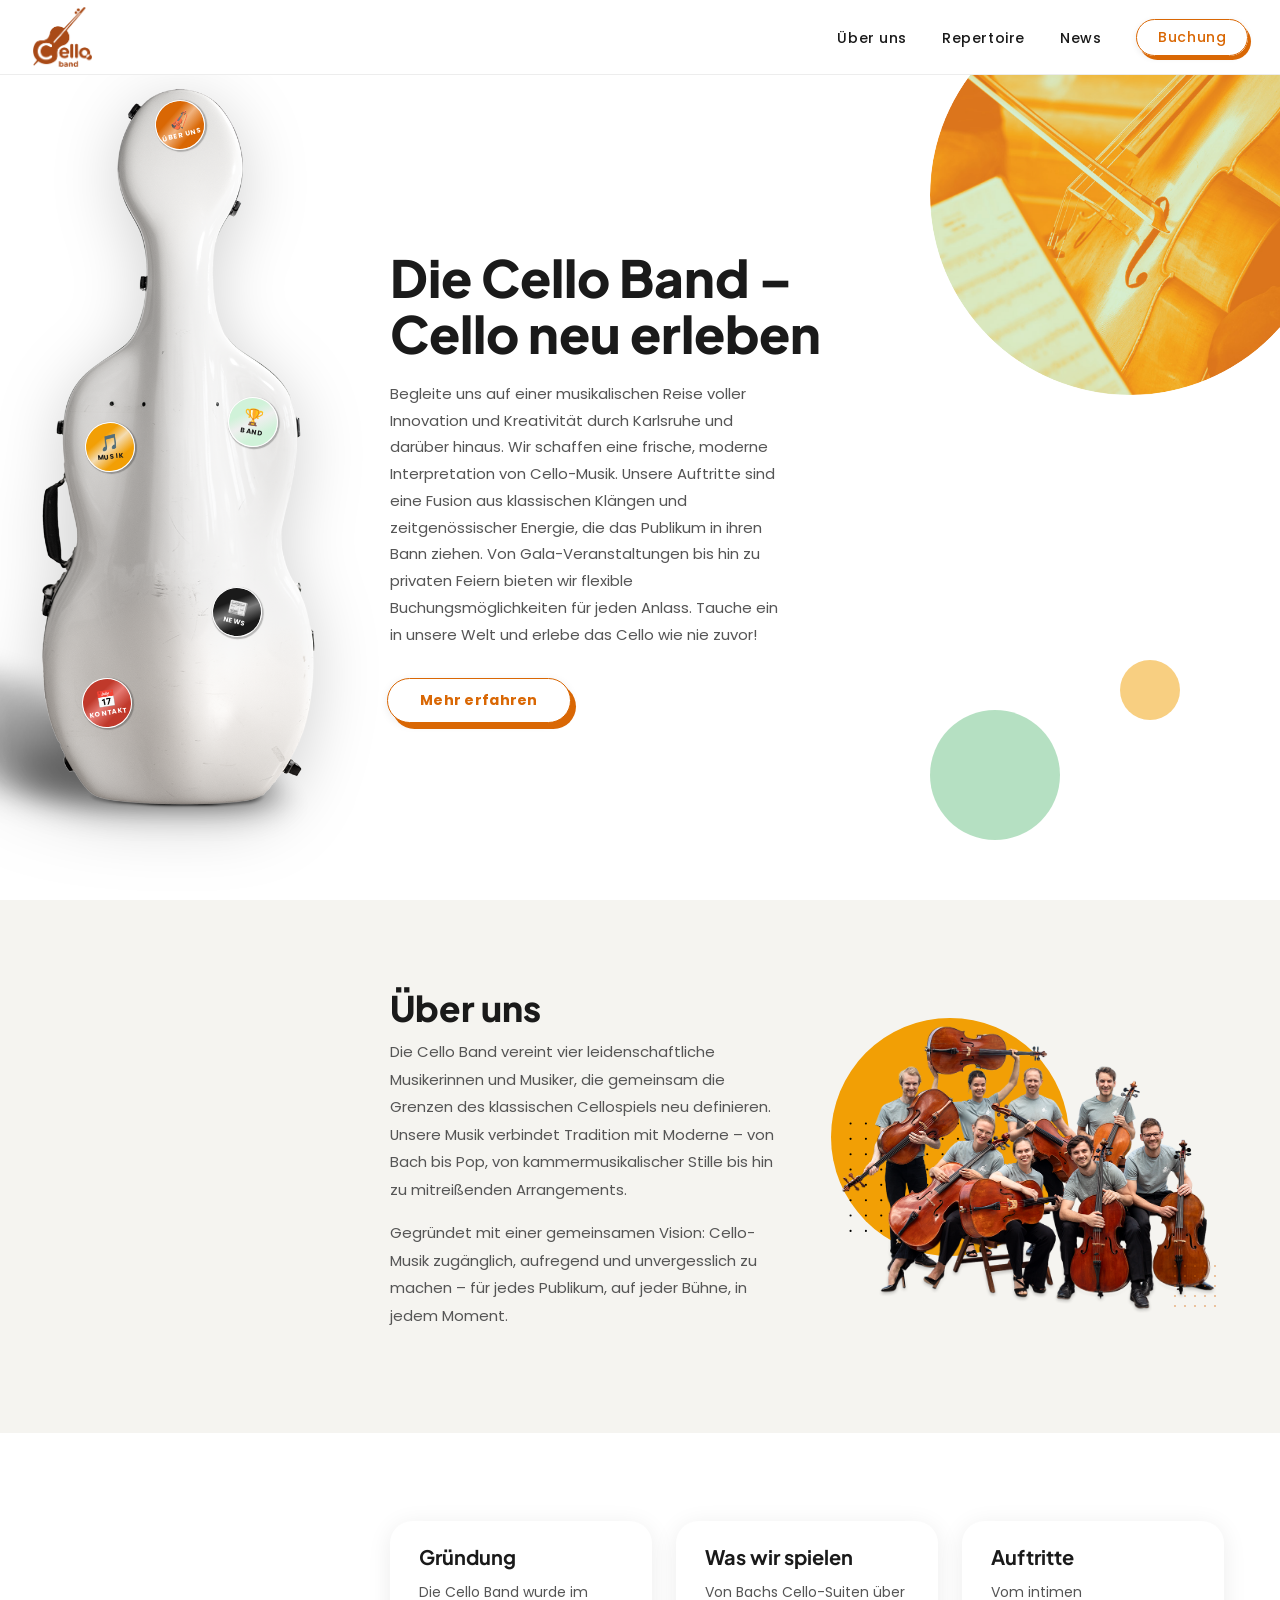
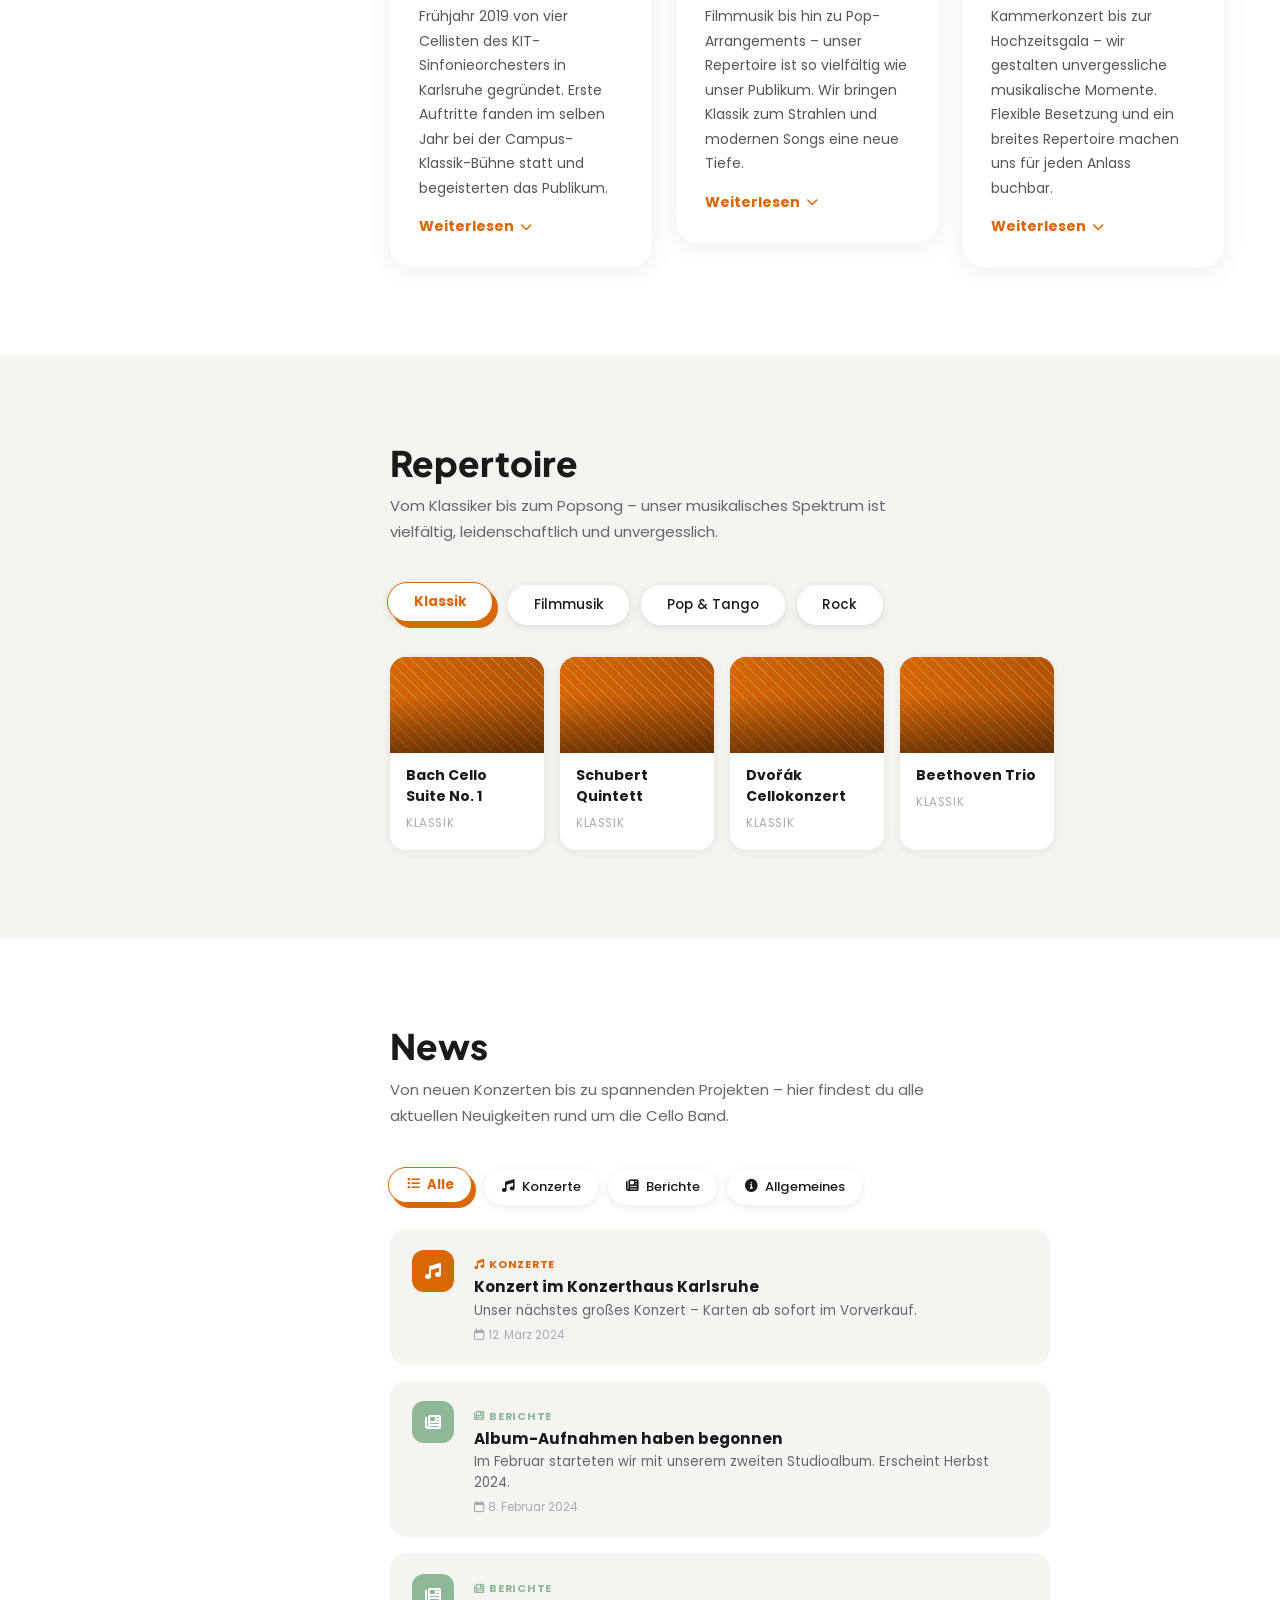
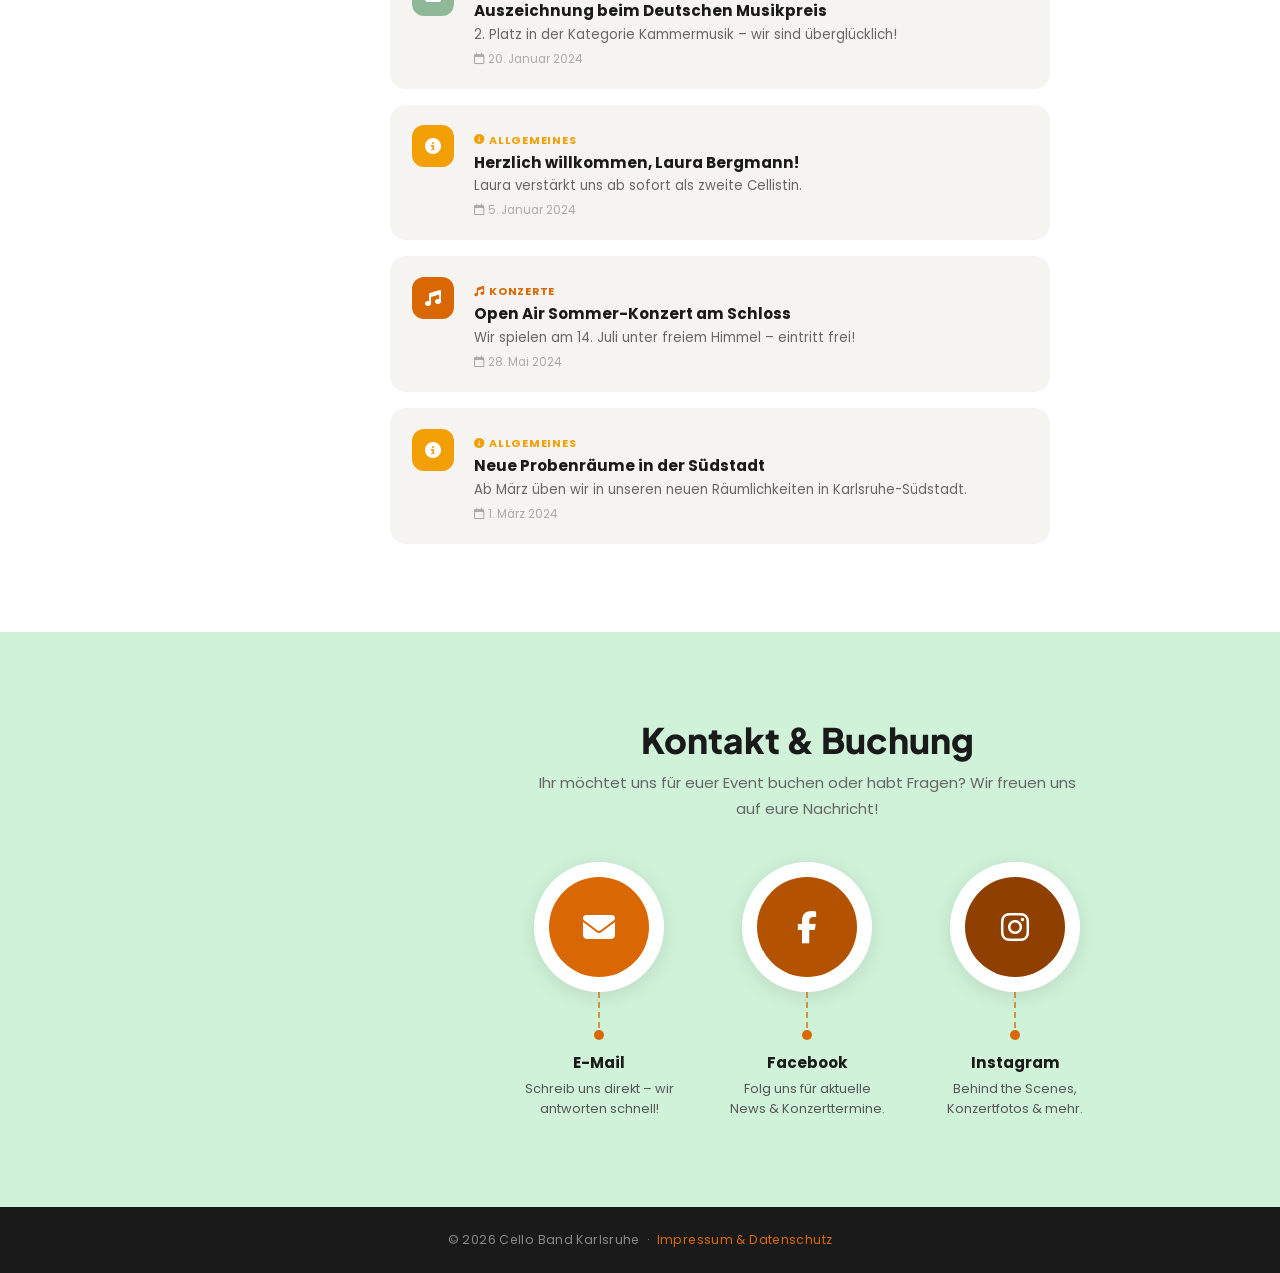
==== commit f40fa3e8: "text" ====
--- a/index.html
+++ b/index.html
@@ -99,10 +99,8 @@
       <div class="hero-content">
         <h1>Die Cello Band –<br/>Cello neu erleben</h1>
         <p>
-          Begleitet uns auf einer musikalischen Reise voller Innovation und Kreativität
-          durch klassische und populäre Stücke. Wir schaffen eine frische, moderne Interpretation
-          von Cello-Musik – und fusionieren klassische Klänge mit zeitgenössischer Energie,
-          die das Publikum in ihren Bann zieht. Von Barock bis Pop, von Stille bis Begeisterung.
+          Begleite uns auf einer musikalischen Reise voller Innovation und Kreativität durch Karlsruhe und darüber hinaus. Wir schaffen eine frische, moderne Interpretation von Cello-Musik. Unsere Auftritte sind eine Fusion aus klassischen Klängen und zeitgenössischer Energie, die das Publikum in ihren Bann ziehen. Von Gala-Veranstaltungen bis hin zu privaten Feiern bieten wir flexible Buchungsmöglichkeiten für jeden Anlass.
+          Tauche ein in unsere Welt und erlebe das Cello wie nie zuvor!
         </p>
         <a href="#ueber-uns" class="btn-primary">Mehr erfahren</a>
       </div>
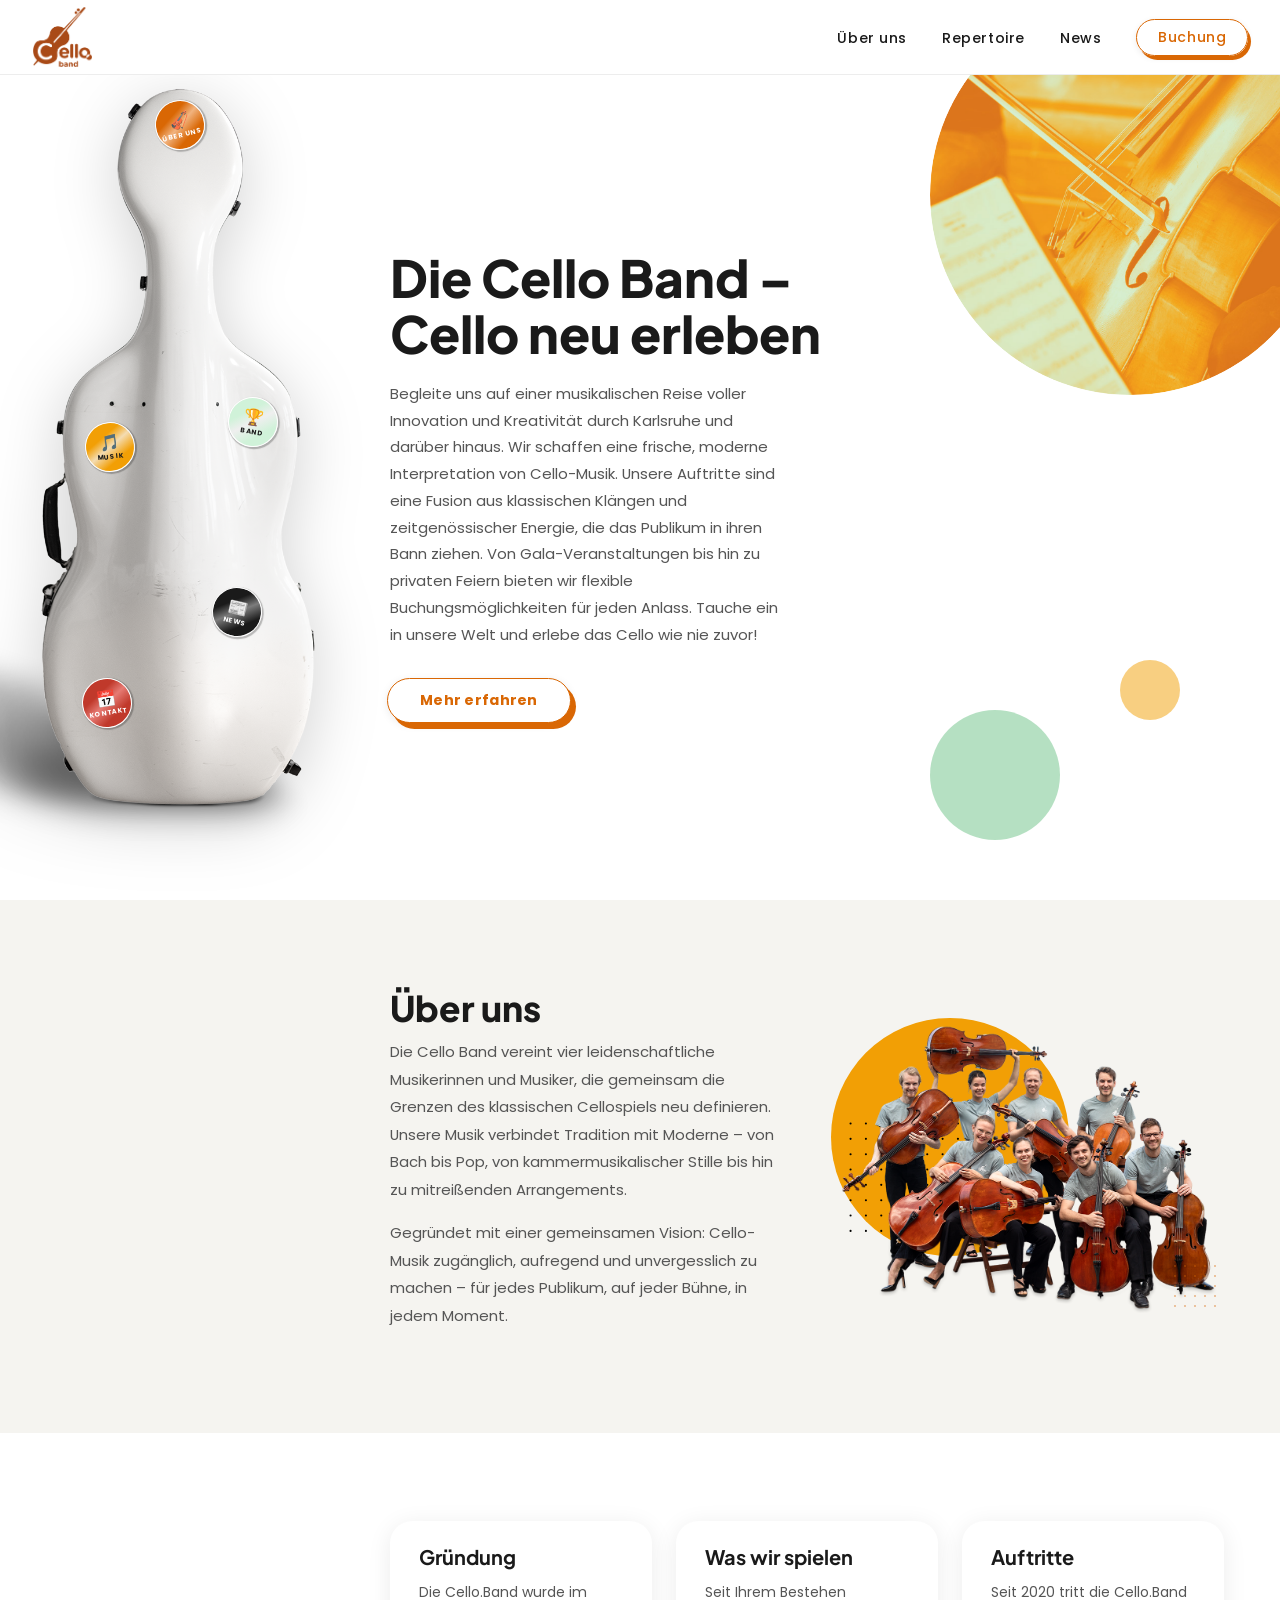
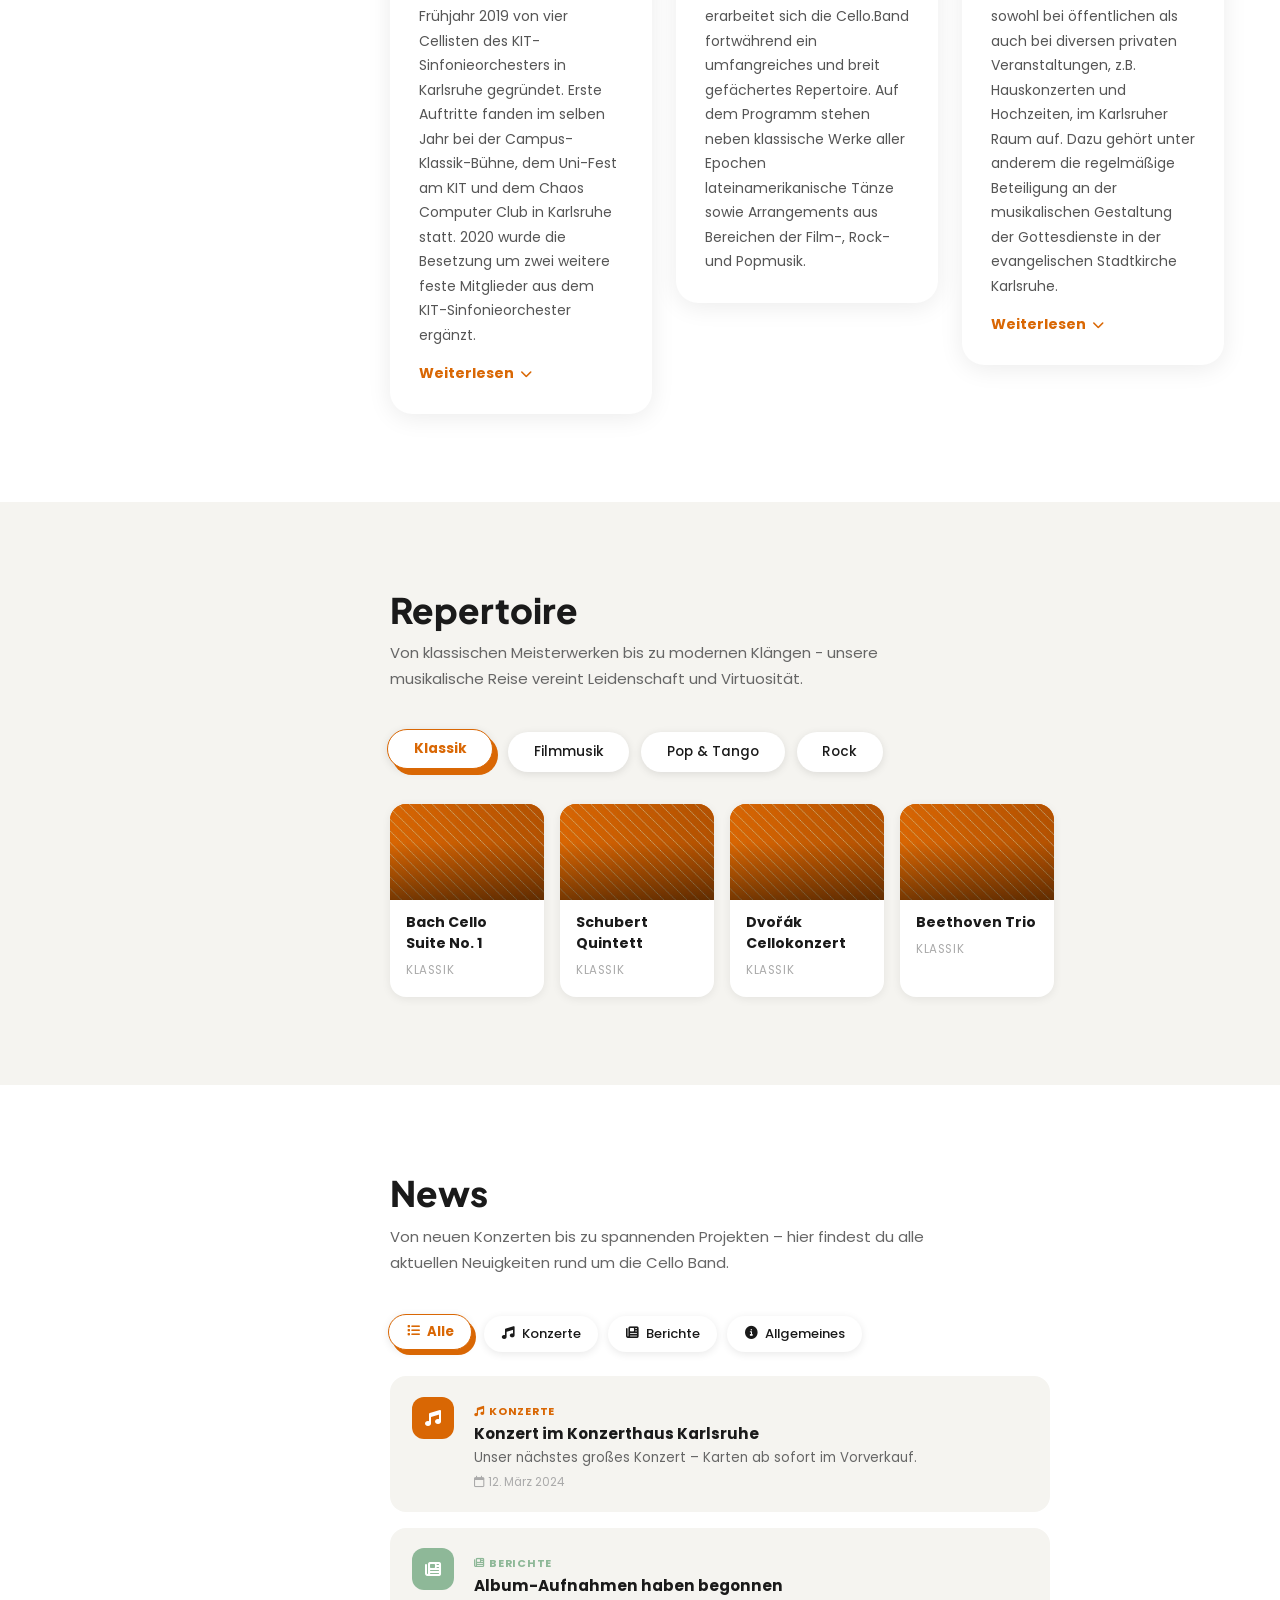
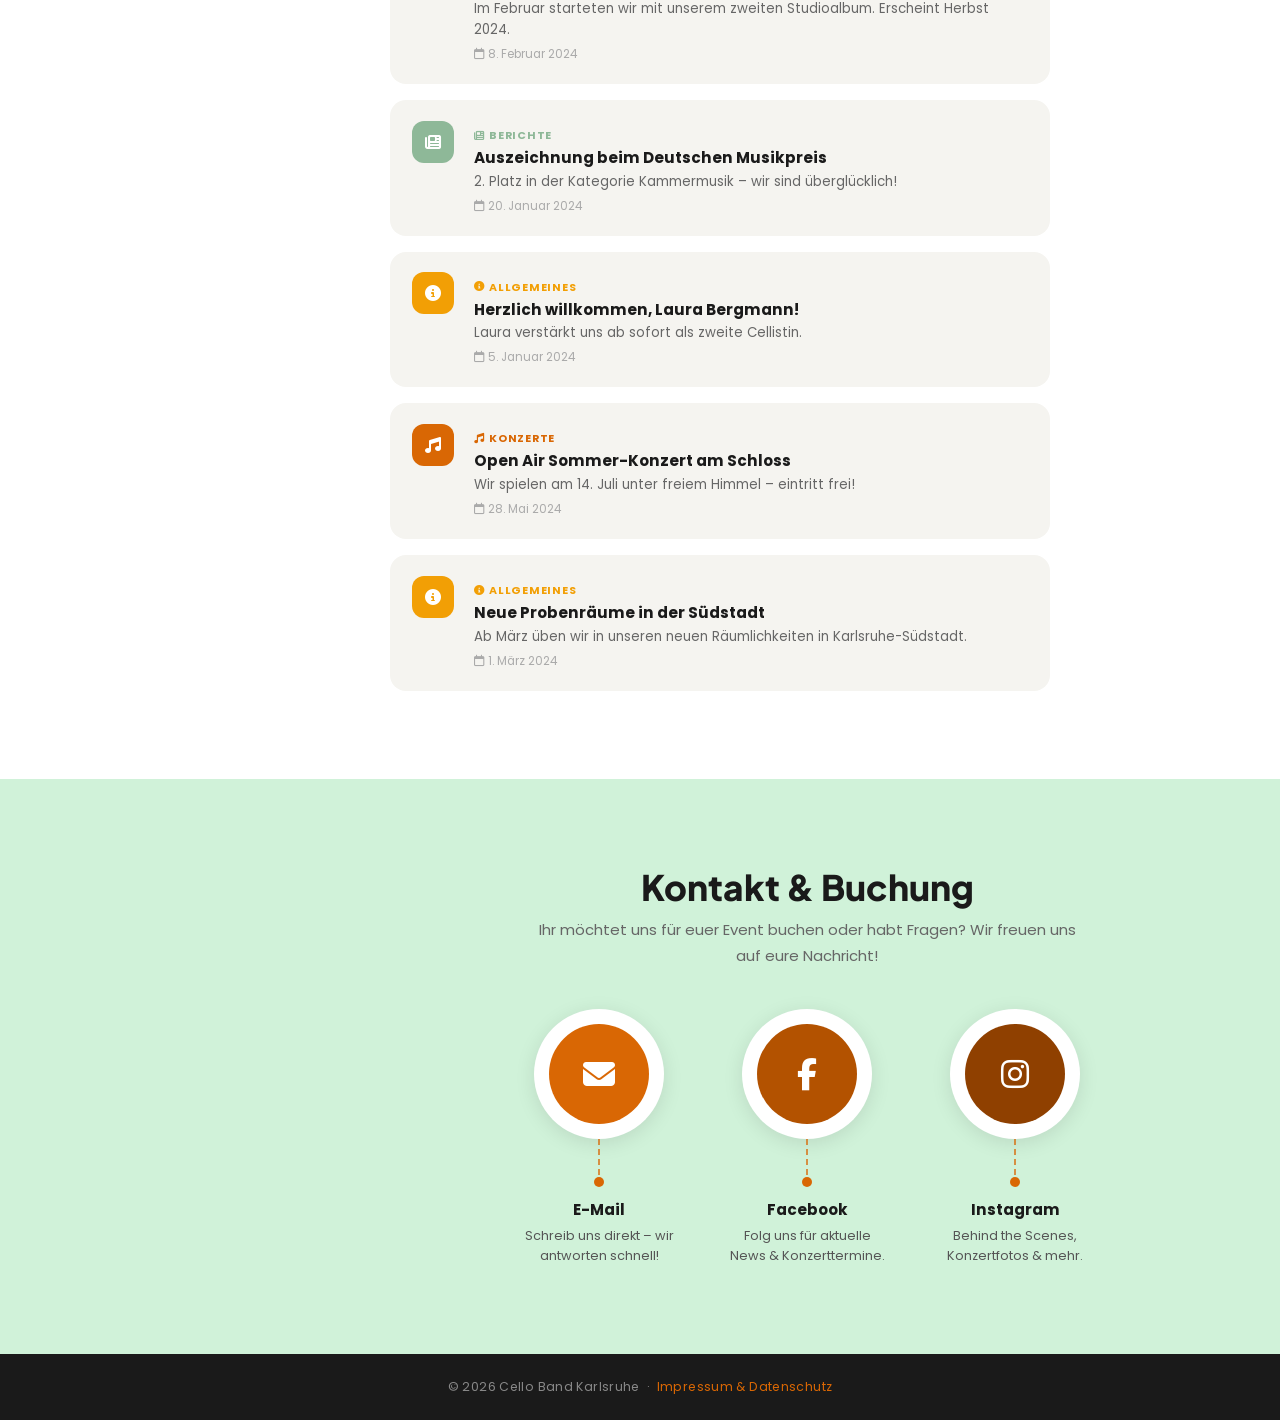
==== commit 950ad513: "texte" ====
--- a/index.html
+++ b/index.html
@@ -138,9 +138,9 @@
         <div class="info-card fade-up">
           <div class="info-card-body">
             <h3>Gründung</h3>
-            <p>Die Cello Band wurde im Frühjahr 2019 von vier Cellisten des KIT-Sinfonieorchesters in Karlsruhe gegründet. Erste Auftritte fanden im selben Jahr bei der Campus-Klassik-Bühne statt und begeisterten das Publikum.</p>
+            <p>Die Cello.Band wurde im Frühjahr 2019 von vier Cellisten des KIT-Sinfonieorchesters in Karlsruhe gegründet. Erste Auftritte fanden im selben Jahr bei der Campus-Klassik-Bühne, dem Uni-Fest am KIT und dem Chaos Computer Club in Karlsruhe statt. 2020 wurde die Besetzung um zwei weitere feste Mitglieder aus dem KIT-Sinfonieorchester ergänzt.</p>
             <div class="info-card-more" hidden>
-              <p>Was als lockeres Ensembleprojekt begann, entwickelte sich rasch zu einer festen Größe in der Karlsruher Musikszene. Heute zählt die Band zu den bekanntesten Kammermusikformationen der Region und tritt regelmäßig auf renommierten Bühnen auf.</p>
+              <p> Durch berufsbedingten Wegzug einiger Musiker erhielt das Ensemble im Herbst 2023 erneut Zuwachs, aktuell besteht die Cello.Band aus fünf CellistInnen, drei davon gehören zu den Gründungsmitgliedern.</p>
             </div>
             <button class="card-link info-card-toggle" aria-expanded="false">
               Weiterlesen <i class="fa-solid fa-chevron-down"></i>
@@ -152,9 +152,23 @@
         <div class="info-card fade-up">
           <div class="info-card-body">
             <h3>Was wir spielen</h3>
-            <p>Von Bachs Cello-Suiten über Filmmusik bis hin zu Pop-Arrangements – unser Repertoire ist so vielfältig wie unser Publikum. Wir bringen Klassik zum Strahlen und modernen Songs eine neue Tiefe.</p>
+            <p>Seit Ihrem Bestehen erarbeitet sich die Cello.Band fortwährend ein umfangreiches und breit gefächertes Repertoire. Auf dem Programm stehen neben klassische Werke aller Epochen lateinamerikanische Tänze sowie Arrangements aus Bereichen der Film-, Rock- und Popmusik.</p>
+<!--            <div class="info-card-more" hidden>-->
+<!--              <p>Ob Beethoven-Quartett, Piazzolla-Tango oder Metallica-Ballade – wir arrangieren jedes Stück eigens für unser Cello-Ensemble. Das Ergebnis: ein unverwechselbarer Klang, der Grenzen zwischen den Genres spielend überwindet.</p>-->
+<!--            </div>-->
+<!--            <button class="card-link info-card-toggle" aria-expanded="false">-->
+<!--              Weiterlesen <i class="fa-solid fa-chevron-down"></i>-->
+<!--            </button>-->
+          </div>
+        </div>
+
+        <!-- Card 3: Auftritte — Raute (gelb) -->
+        <div class="info-card fade-up">
+          <div class="info-card-body">
+            <h3>Auftritte</h3>
+            <p>Seit 2020 tritt die Cello.Band sowohl bei öffentlichen als auch bei diversen privaten Veranstaltungen, z.B. Hauskonzerten und Hochzeiten, im Karlsruher Raum auf. Dazu gehört unter anderem die regelmäßige Beteiligung an der musikalischen Gestaltung der Gottesdienste in der evangelischen Stadtkirche Karlsruhe.</p>
             <div class="info-card-more" hidden>
-              <p>Ob Beethoven-Quartett, Piazzolla-Tango oder Metallica-Ballade – wir arrangieren jedes Stück eigens für unser Cello-Ensemble. Das Ergebnis: ein unverwechselbarer Klang, der Grenzen zwischen den Genres spielend überwindet.</p>
+              <p>In den Sommermonaten verlagert das Ensemble seine musikalische Aktivität gerne auf die Straße und ist bevorzugt vor dem Karlsruher Schloss oder dem Kammertheater Karlsruhe zu finden. Auf mehrtägigen Straßenmusik-Trips waren die Musiker aber auch bereits in Zürich, München und Baden-Baden zu hören.</p>
             </div>
             <button class="card-link info-card-toggle" aria-expanded="false">
               Weiterlesen <i class="fa-solid fa-chevron-down"></i>
@@ -162,20 +176,6 @@
           </div>
         </div>
 
-        <!-- Card 3: Auftritte — Raute (gelb) -->
-        <div class="info-card fade-up">
-          <div class="info-card-body">
-            <h3>Auftritte</h3>
-            <p>Vom intimen Kammerkonzert bis zur Hochzeitsgala – wir gestalten unvergessliche musikalische Momente. Flexible Besetzung und ein breites Repertoire machen uns für jeden Anlass buchbar.</p>
-            <div class="info-card-more" hidden>
-              <p>Wir treten als Duo, Trio oder Quartett auf – je nach Veranstaltungsgröße und Wunsch. Unsere Erfahrung reicht von Unternehmensevents über Hochzeiten bis hin zu öffentlichen Konzertveranstaltungen in ganz Baden-Württemberg.</p>
-            </div>
-            <button class="card-link info-card-toggle" aria-expanded="false">
-              Weiterlesen <i class="fa-solid fa-chevron-down"></i>
-            </button>
-          </div>
-        </div>
-
       </div>
     </section>
 
@@ -183,8 +183,7 @@
     <section id="repertoire">
       <h2 class="fade-up">Repertoire</h2>
       <p class="section-lead fade-up">
-        Vom Klassiker bis zum Popsong – unser musikalisches Spektrum ist vielfältig,
-        leidenschaftlich und unvergesslich.
+        Von klassischen Meisterwerken bis zu modernen Klängen - unsere musikalische Reise vereint Leidenschaft und Virtuosität.
       </p>
       <div class="tab-bar" id="tabBar">
         <button class="tab-btn active" data-filter="klassik">Klassik</button>
